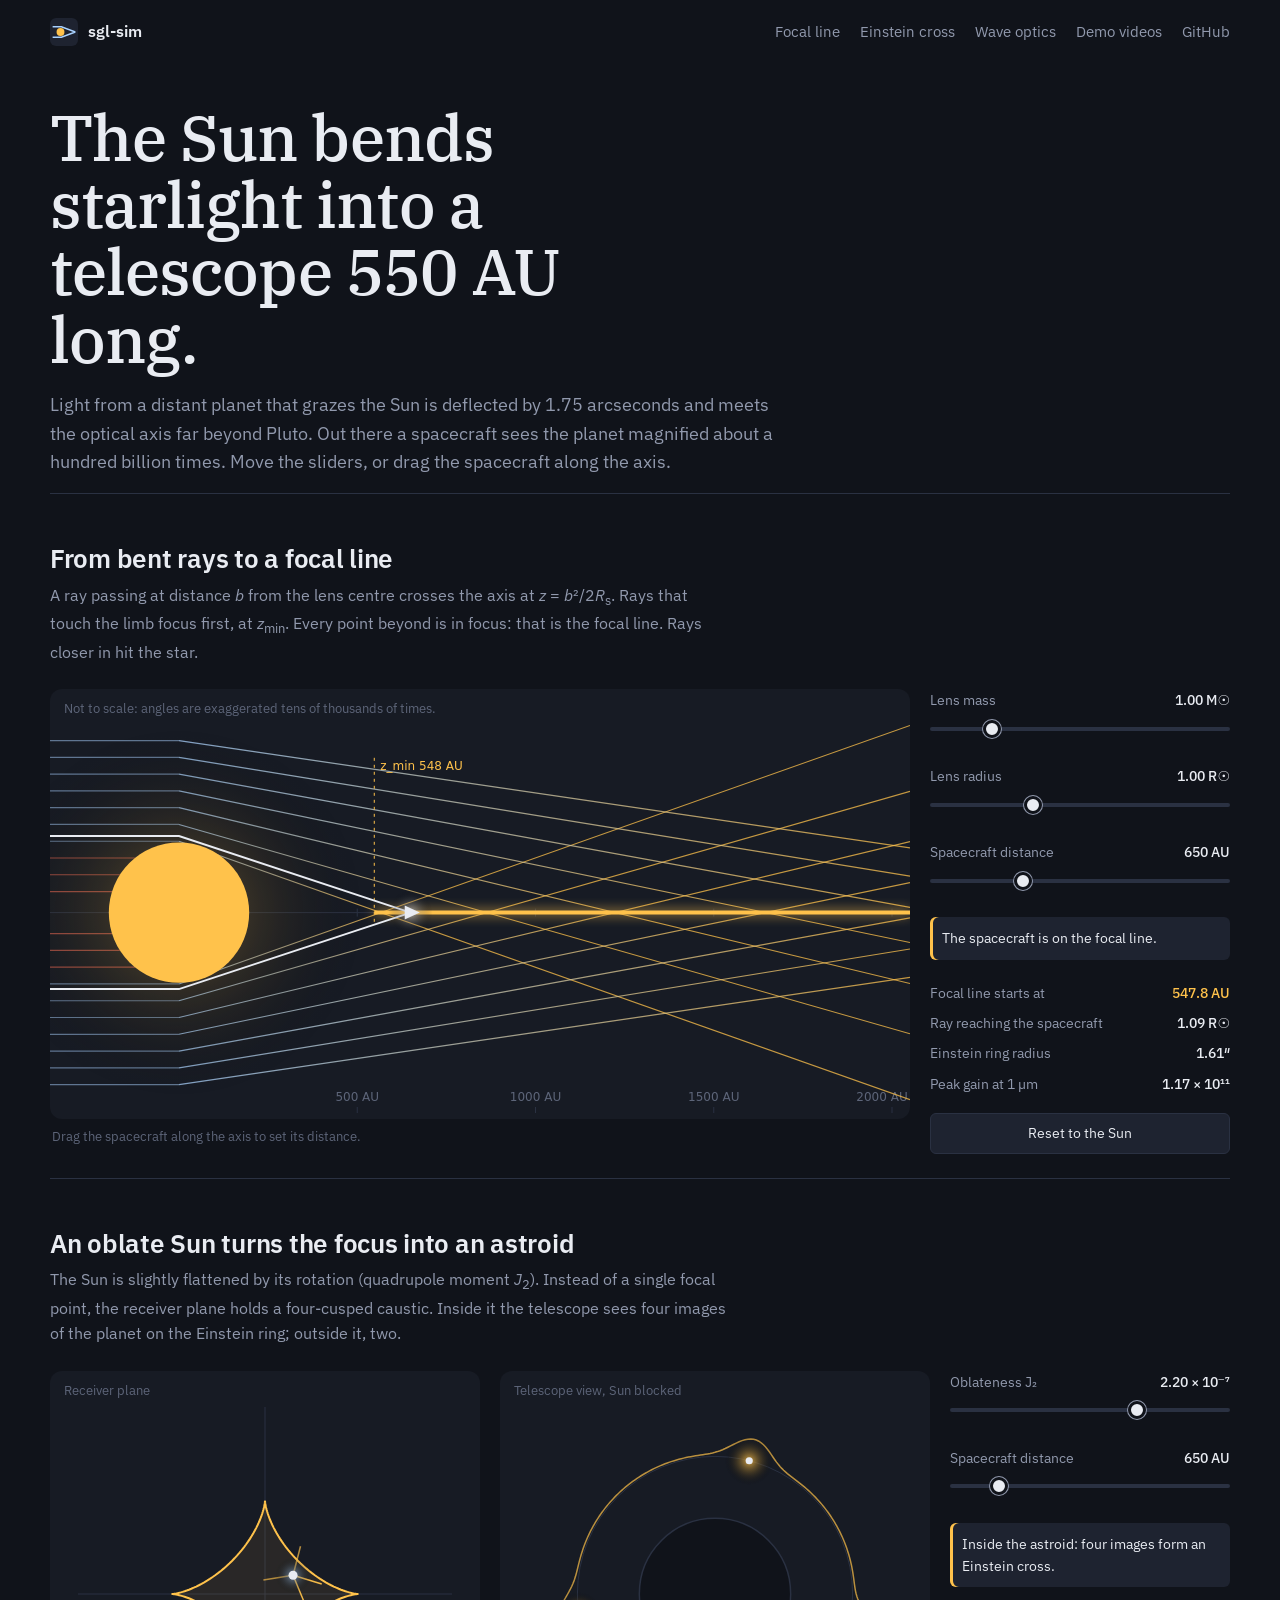
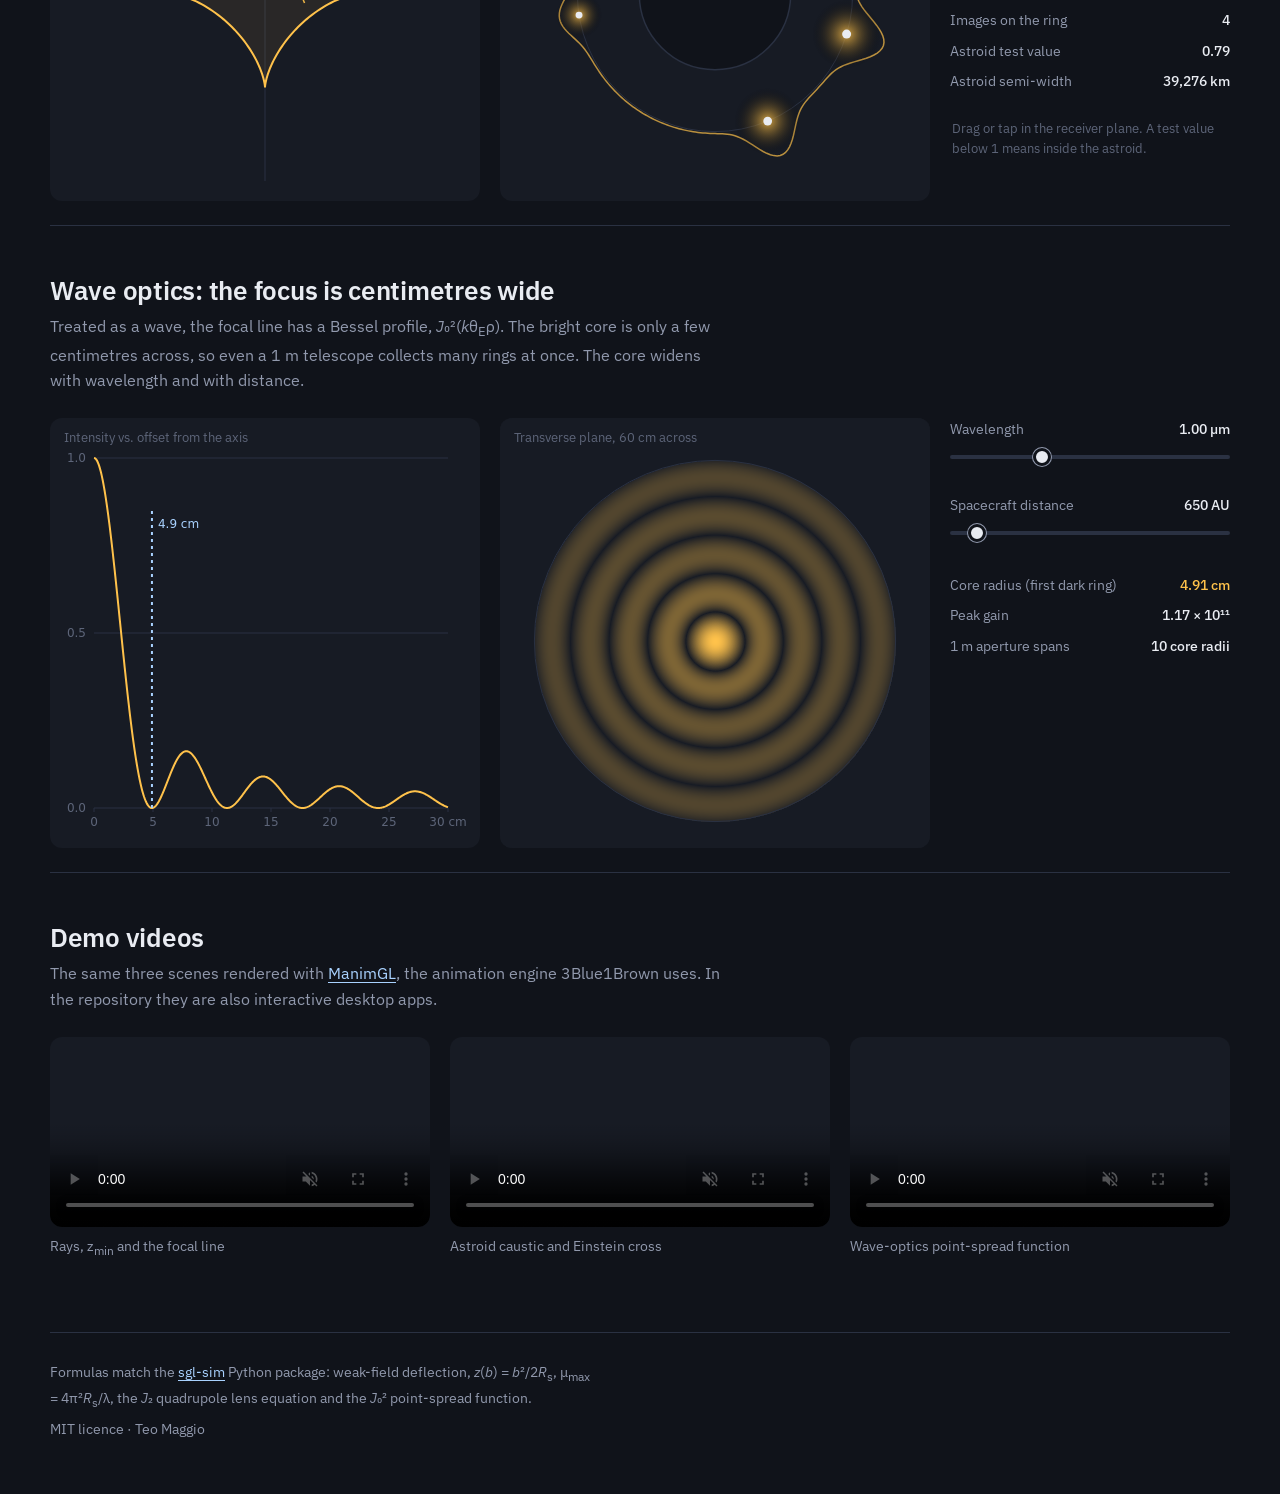
==== docs/index.html @ 18965ff9 "feat: web simulator on GitHub Pages, redesigned dashboard, Render hosting Web simulator (docs/, GitH" ====
<!doctype html>
<html lang="en">
<head>
  <meta charset="utf-8">
  <meta name="viewport" content="width=device-width, initial-scale=1">
  <title>sgl-sim: the Sun as a telescope</title>
  <meta name="description" content="Interactive simulator of the solar gravitational lens: ray bending and the focal line, the J2 astroid caustic and Einstein cross, and the wave-optics point-spread function.">
  <link rel="icon" href="data:image/svg+xml,%3Csvg xmlns='http://www.w3.org/2000/svg' viewBox='0 0 32 32'%3E%3Crect width='32' height='32' rx='7' fill='%2310131a'/%3E%3Cpath d='M3 10 L13 10 L29 16 M3 22 L13 22 L29 16' stroke='%23a9d2ff' stroke-width='1.6' fill='none'/%3E%3Ccircle cx='12' cy='16' r='4.5' fill='%23ffc24b'/%3E%3C/svg%3E">
  <link rel="preconnect" href="https://fonts.googleapis.com">
  <link rel="preconnect" href="https://fonts.gstatic.com" crossorigin>
  <link href="https://fonts.googleapis.com/css2?family=IBM+Plex+Sans:wght@400;500;600&family=IBM+Plex+Serif:wght@500&display=swap" rel="stylesheet">
  <link rel="stylesheet" href="sim/style.css">
</head>
<body>
  <header class="wrap topbar">
    <a class="wordmark" href="./" aria-label="sgl-sim home">
      <svg width="28" height="28" viewBox="0 0 32 32" aria-hidden="true"><rect width="32" height="32" rx="7" fill="#1e2330"/><path d="M3 10 L13 10 L29 16 M3 22 L13 22 L29 16" stroke="#a9d2ff" stroke-width="1.6" fill="none"/><circle cx="12" cy="16" r="4.5" fill="#ffc24b"/></svg>
      sgl-sim
    </a>
    <nav aria-label="Sections">
      <a href="#focal-line">Focal line</a>
      <a href="#caustic">Einstein cross</a>
      <a href="#psf">Wave optics</a>
      <a href="#videos">Demo videos</a>
      <a id="nav-dashboard" href="#" hidden>Mission dashboard</a>
      <a href="https://github.com/teom275/sgl-sim">GitHub</a>
    </nav>
  </header>

  <main class="wrap">
    <section class="hero">
      <h1>The Sun bends starlight into a telescope 550 AU long.</h1>
      <p>Light from a distant planet that grazes the Sun is deflected by 1.75 arcseconds and meets the optical axis far beyond Pluto. Out there a spacecraft sees the planet magnified about a hundred billion times. Move the sliders, or drag the spacecraft along the axis.</p>
    </section>

    <!-- Scene 1: focal line -->
    <section class="scene" id="focal-line" aria-labelledby="h-focal">
      <h2 id="h-focal">From bent rays to a focal line</h2>
      <p class="lede">A ray passing at distance <i>b</i> from the lens centre crosses the axis at <i>z</i> = <i>b</i>²/2<i>R</i><sub>s</sub>. Rays that touch the limb focus first, at <i>z</i><sub>min</sub>. Every point beyond is in focus: that is the focal line. Rays closer in hit the star.</p>
      <div class="stage">
        <div>
          <figure class="canvas wide">
            <canvas id="cv-focal" aria-label="Ray diagram: light bent by the lens converging on the optical axis"></canvas>
            <figcaption>Not to scale: angles are exaggerated tens of thousands of times.</figcaption>
          </figure>
          <p class="hint">Drag the spacecraft along the axis to set its distance.</p>
        </div>
        <div class="controls">
          <div class="ctl">
            <label for="f-mass">Lens mass <output id="o-mass">1.00 M☉</output></label>
            <input id="f-mass" type="range" min="0.3" max="4" step="0.01" value="1">
          </div>
          <div class="ctl">
            <label for="f-rad">Lens radius <output id="o-rad">1.00 R☉</output></label>
            <input id="f-rad" type="range" min="0.3" max="2.4" step="0.01" value="1">
          </div>
          <div class="ctl">
            <label for="f-z">Spacecraft distance <output id="o-z">650 AU</output></label>
            <input id="f-z" type="range" min="100" max="1950" step="5" value="650">
          </div>
          <div class="status" id="f-status" role="status"></div>
          <dl class="readout">
            <dt>Focal line starts at</dt><dd class="sol" id="r-zmin"></dd>
            <dt>Ray reaching the spacecraft</dt><dd id="r-b"></dd>
            <dt>Einstein ring radius</dt><dd id="r-theta"></dd>
            <dt>Peak gain at 1 µm</dt><dd id="r-mu"></dd>
          </dl>
          <button class="btn" type="button" id="f-reset">Reset to the Sun</button>
        </div>
      </div>
    </section>

    <!-- Scene 2: caustic -->
    <section class="scene" id="caustic" aria-labelledby="h-caustic">
      <h2 id="h-caustic">An oblate Sun turns the focus into an astroid</h2>
      <p class="lede">The Sun is slightly flattened by its rotation (quadrupole moment <i>J</i><sub>2</sub>). Instead of a single focal point, the receiver plane holds a four-cusped caustic. Inside it the telescope sees four images of the planet on the Einstein ring; outside it, two.</p>
      <div class="stage two">
        <figure class="canvas square">
          <canvas id="cv-plane" aria-label="Receiver plane with astroid caustic; drag to move the spacecraft"></canvas>
          <figcaption>Receiver plane</figcaption>
        </figure>
        <figure class="canvas square">
          <canvas id="cv-ring" aria-label="Telescope view of the Einstein ring with the planet's images"></canvas>
          <figcaption>Telescope view, Sun blocked</figcaption>
        </figure>
        <div class="controls">
          <div class="ctl">
            <label for="c-j2">Oblateness J₂ <output id="o-j2">2.20 × 10⁻⁷</output></label>
            <input id="c-j2" type="range" min="0.5" max="3" step="0.01" value="2.2">
          </div>
          <div class="ctl">
            <label for="c-z">Spacecraft distance <output id="o-cz">650 AU</output></label>
            <input id="c-z" type="range" min="550" max="1200" step="5" value="650">
          </div>
          <div class="status" id="c-status" role="status"></div>
          <dl class="readout">
            <dt>Images on the ring</dt><dd id="r-nimg"></dd>
            <dt>Astroid test value</dt><dd id="r-astroid"></dd>
            <dt>Astroid semi-width</dt><dd id="r-a"></dd>
          </dl>
          <p class="hint">Drag or tap in the receiver plane. A test value below 1 means inside the astroid.</p>
        </div>
      </div>
    </section>

    <!-- Scene 3: PSF -->
    <section class="scene" id="psf" aria-labelledby="h-psf">
      <h2 id="h-psf">Wave optics: the focus is centimetres wide</h2>
      <p class="lede">Treated as a wave, the focal line has a Bessel profile, <i>J</i>₀²(<i>k</i>θ<sub>E</sub>ρ). The bright core is only a few centimetres across, so even a 1 m telescope collects many rings at once. The core widens with wavelength and with distance.</p>
      <div class="stage two">
        <figure class="canvas square">
          <canvas id="cv-psf" aria-label="Radial profile of the point-spread function"></canvas>
          <figcaption>Intensity vs. offset from the axis</figcaption>
        </figure>
        <figure class="canvas square">
          <canvas id="cv-det" aria-label="Transverse plane image of the point-spread function"></canvas>
          <figcaption>Transverse plane, 60 cm across</figcaption>
        </figure>
        <div class="controls">
          <div class="ctl">
            <label for="p-lam">Wavelength <output id="o-lam">1.00 µm</output></label>
            <input id="p-lam" type="range" min="0.3" max="2.5" step="0.01" value="1">
          </div>
          <div class="ctl">
            <label for="p-z">Spacecraft distance <output id="o-pz">650 AU</output></label>
            <input id="p-z" type="range" min="550" max="2000" step="5" value="650">
          </div>
          <dl class="readout">
            <dt>Core radius (first dark ring)</dt><dd class="sol" id="r-rho0"></dd>
            <dt>Peak gain</dt><dd id="r-mu2"></dd>
            <dt>1 m aperture spans</dt><dd id="r-span"></dd>
          </dl>
        </div>
      </div>
    </section>

    <!-- Videos -->
    <section class="scene" id="videos" aria-labelledby="h-videos">
      <h2 id="h-videos">Demo videos</h2>
      <p class="lede">The same three scenes rendered with <a href="https://github.com/3b1b/manim">ManimGL</a>, the animation engine 3Blue1Brown uses. In the repository they are also interactive desktop apps.</p>
      <div class="videos">
        <figure>
          <video controls muted playsinline preload="metadata" poster="videos/SolarLensFocalLine.jpg" src="videos/SolarLensFocalLine.mp4"></video>
          <figcaption>Rays, z<sub>min</sub> and the focal line</figcaption>
        </figure>
        <figure>
          <video controls muted playsinline preload="metadata" poster="videos/EinsteinCrossExplorer.jpg" src="videos/EinsteinCrossExplorer.mp4"></video>
          <figcaption>Astroid caustic and Einstein cross</figcaption>
        </figure>
        <figure>
          <video controls muted playsinline preload="metadata" poster="videos/WavePSFExplorer.jpg" src="videos/WavePSFExplorer.mp4"></video>
          <figcaption>Wave-optics point-spread function</figcaption>
        </figure>
      </div>
    </section>
  </main>

  <footer class="wrap foot">
    <p>Formulas match the <a href="https://github.com/teom275/sgl-sim">sgl-sim</a> Python package: weak-field deflection, <i>z</i>(<i>b</i>) = <i>b</i>²/2<i>R</i><sub>s</sub>, μ<sub>max</sub> = 4π²<i>R</i><sub>s</sub>/λ, the <i>J</i>₂ quadrupole lens equation and the <i>J</i>₀² point-spread function.</p>
    <p>MIT licence · Teo Maggio</p>
  </footer>

  <script src="sim/config.js"></script>
  <script src="sim/physics.js"></script>
  <script src="sim/scenes.js"></script>
</body>
</html>
---- docs/sim/style.css ----
/* sgl-sim web simulator. Principle: the chrome stays monochrome; only light is coloured. */
:root {
  --void: #10131a;
  --surface: #171b24;
  --raised: #1e2330;
  --rule: #2a3142;
  --ink: #e9ecf2;
  --dim: #9199ad;
  --faint: #5d6579;
  --sol: #ffc24b;      /* focused light, the focal line */
  --ice: #a9d2ff;      /* incoming starlight */
  --flare: #ff6f59;    /* light the star blocks */
  --radius-fig: 12px;
  --radius-ctl: 6px;
  --sans: "IBM Plex Sans", system-ui, -apple-system, "Segoe UI", sans-serif;
  --serif: "IBM Plex Serif", Georgia, serif;
  --measure: 68ch;
  color-scheme: dark;
}

* { box-sizing: border-box; }

html { -webkit-text-size-adjust: 100%; }

body {
  margin: 0;
  background: var(--void);
  color: var(--ink);
  font: 400 16px/1.6 var(--sans);
  font-variant-numeric: tabular-nums;
}

a { color: var(--ice); text-underline-offset: 3px; }
a:hover { color: var(--ink); }

:focus-visible { outline: 2px solid var(--sol); outline-offset: 3px; border-radius: 4px; }

.wrap { width: min(1180px, 100% - 32px); margin-inline: auto; }

/* ---------- top bar ---------- */
.topbar {
  display: flex; align-items: center; justify-content: space-between; gap: 16px;
  padding: 18px 0;
}
.wordmark { white-space: nowrap; display: flex; align-items: center; gap: 10px; font-weight: 600; color: var(--ink); text-decoration: none; }
.wordmark svg { display: block; }
.topbar nav { display: flex; gap: 20px; flex-wrap: wrap; font-size: 15px; }
.topbar nav a { color: var(--dim); text-decoration: none; }
.topbar nav a:hover { color: var(--ink); }

/* ---------- hero ---------- */
.hero { padding: 40px 0 8px; }
.hero h1 {
  font: 500 clamp(34px, 5.4vw, 64px)/1.05 var(--serif);
  letter-spacing: -0.015em;
  margin: 0 0 18px;
  max-width: 17ch;
}
.hero p { color: var(--dim); max-width: var(--measure); margin: 0 0 8px; font-size: 18px; }

/* ---------- scene blocks ---------- */
.scene { padding: 48px 0 24px; border-top: 1px solid var(--rule); }
.scene:first-of-type { border-top: 0; }
.scene h2 { font: 600 26px/1.25 var(--sans); margin: 0 0 8px; letter-spacing: -0.01em; }
.scene .lede { color: var(--dim); max-width: var(--measure); margin: 0 0 24px; }

.stage { display: grid; gap: 20px; grid-template-columns: minmax(0, 1fr) 300px; align-items: start; }
.stage.two { grid-template-columns: minmax(0, 1fr) minmax(0, 1fr) 280px; }

figure.canvas {
  margin: 0; background: var(--surface); border-radius: var(--radius-fig);
  position: relative; overflow: hidden; touch-action: none;
}
figure.canvas canvas { display: block; width: 100%; height: 100%; }
figure.canvas.wide { aspect-ratio: 16 / 8; }
figure.canvas.square { aspect-ratio: 1 / 1; }
figure.canvas figcaption {
  position: absolute; left: 14px; top: 10px; font-size: 13px; color: var(--faint); pointer-events: none;
}
.hint { font-size: 13px; color: var(--faint); margin: 8px 2px 0; }

/* ---------- controls ---------- */
.controls { display: flex; flex-direction: column; gap: 18px; }
.ctl label { display: flex; justify-content: space-between; align-items: baseline; gap: 8px; font-size: 14px; color: var(--dim); margin-bottom: 6px; }
.ctl output { color: var(--ink); font-weight: 500; }

input[type="range"] {
  -webkit-appearance: none; appearance: none; width: 100%; height: 22px; background: transparent; margin: 0;
}
input[type="range"]::-webkit-slider-runnable-track { height: 4px; border-radius: 2px; background: var(--rule); }
input[type="range"]::-moz-range-track { height: 4px; border-radius: 2px; background: var(--rule); }
input[type="range"]::-webkit-slider-thumb {
  -webkit-appearance: none; width: 18px; height: 18px; margin-top: -7px; border-radius: 50%;
  background: var(--ink); border: 3px solid var(--void); box-shadow: 0 0 0 1px var(--dim);
}
input[type="range"]::-moz-range-thumb {
  width: 14px; height: 14px; border-radius: 50%; background: var(--ink); border: 3px solid var(--void);
  box-shadow: 0 0 0 1px var(--dim);
}
input[type="range"]:focus-visible { outline: none; }
input[type="range"]:focus-visible::-webkit-slider-thumb { box-shadow: 0 0 0 3px var(--sol); }
input[type="range"]:focus-visible::-moz-range-thumb { box-shadow: 0 0 0 3px var(--sol); }

/* ---------- readouts ---------- */
dl.readout { margin: 4px 0 0; display: grid; grid-template-columns: 1fr auto; gap: 8px 12px; font-size: 14px; }
dl.readout dt { color: var(--dim); }
dl.readout dd { margin: 0; text-align: right; font-weight: 500; }
dl.readout .sol { color: var(--sol); }
dl.readout .flare { color: var(--flare); }
.status { font-size: 14px; padding: 10px 12px; border-radius: var(--radius-ctl); background: var(--raised); color: var(--ink); }
.status[data-tone="sol"] { box-shadow: inset 3px 0 0 var(--sol); }
.status[data-tone="flare"] { box-shadow: inset 3px 0 0 var(--flare); }
.status[data-tone="ice"] { box-shadow: inset 3px 0 0 var(--ice); }

.btn {
  font: inherit; font-size: 14px; color: var(--ink); background: var(--raised); border: 1px solid var(--rule);
  padding: 8px 14px; border-radius: var(--radius-ctl); cursor: pointer;
}
.btn:hover { border-color: var(--dim); }

/* ---------- videos ---------- */
.videos { display: grid; grid-template-columns: repeat(3, minmax(0, 1fr)); gap: 20px; }
.videos figure { margin: 0; }
.videos video { width: 100%; border-radius: var(--radius-fig); background: var(--surface); display: block; }
.videos figcaption { font-size: 14px; color: var(--dim); margin-top: 8px; }

/* ---------- footer ---------- */
.foot { border-top: 1px solid var(--rule); margin-top: 48px; padding: 28px 0 48px; color: var(--dim); font-size: 14px; }
.foot p { max-width: var(--measure); margin: 0 0 6px; }
code { font-size: 0.92em; background: var(--raised); padding: 1px 6px; border-radius: 4px; }

/* ---------- responsive ---------- */
@media (max-width: 980px) {
  .stage, .stage.two { grid-template-columns: minmax(0, 1fr); }
  .stage.two { grid-template-columns: minmax(0, 1fr) minmax(0, 1fr); }
  .stage.two .controls { grid-column: 1 / -1; }
  .videos { grid-template-columns: minmax(0, 1fr); }
}
@media (max-width: 620px) {
  .stage.two { grid-template-columns: minmax(0, 1fr); }
  figure.canvas.wide { aspect-ratio: 4 / 3; }
  .topbar { flex-wrap: wrap; }
  .topbar nav { gap: 6px 14px; font-size: 14px; }
}
@media (prefers-reduced-motion: reduce) {
  * { scroll-behavior: auto !important; }
}
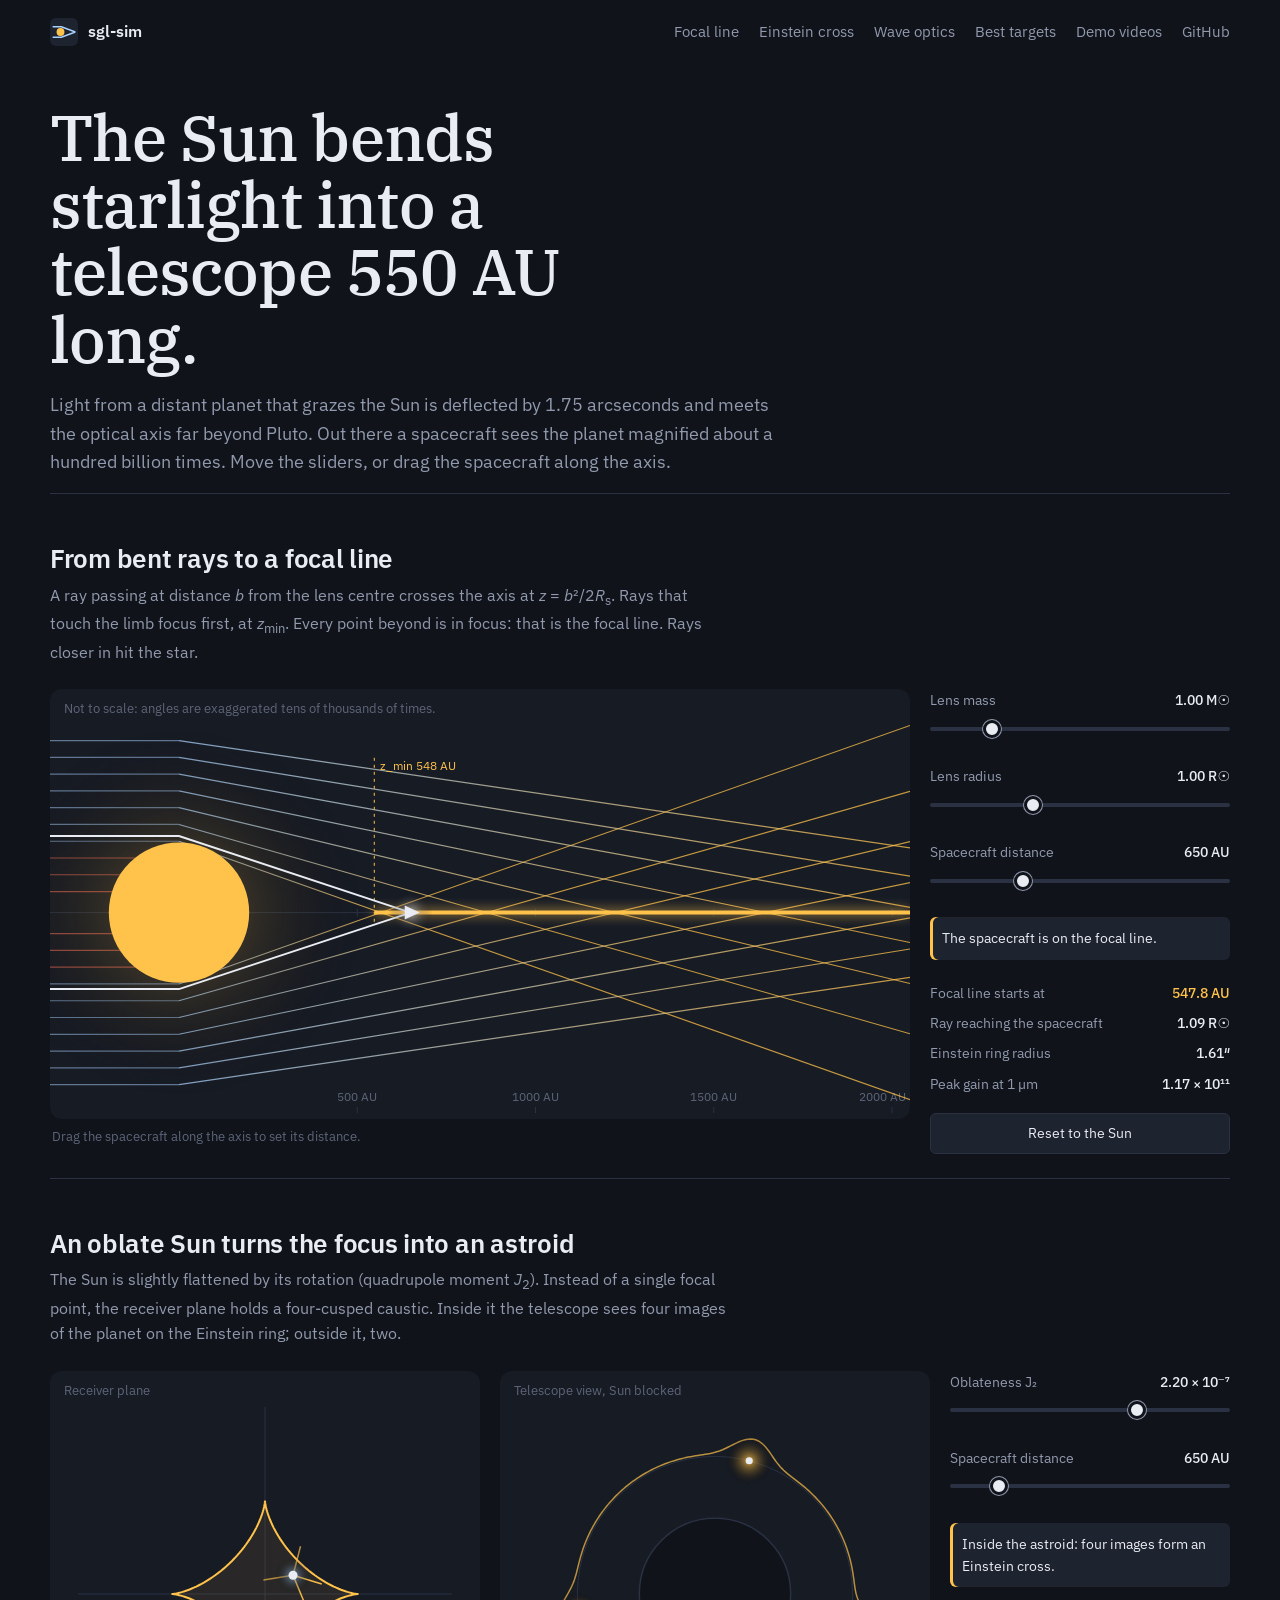
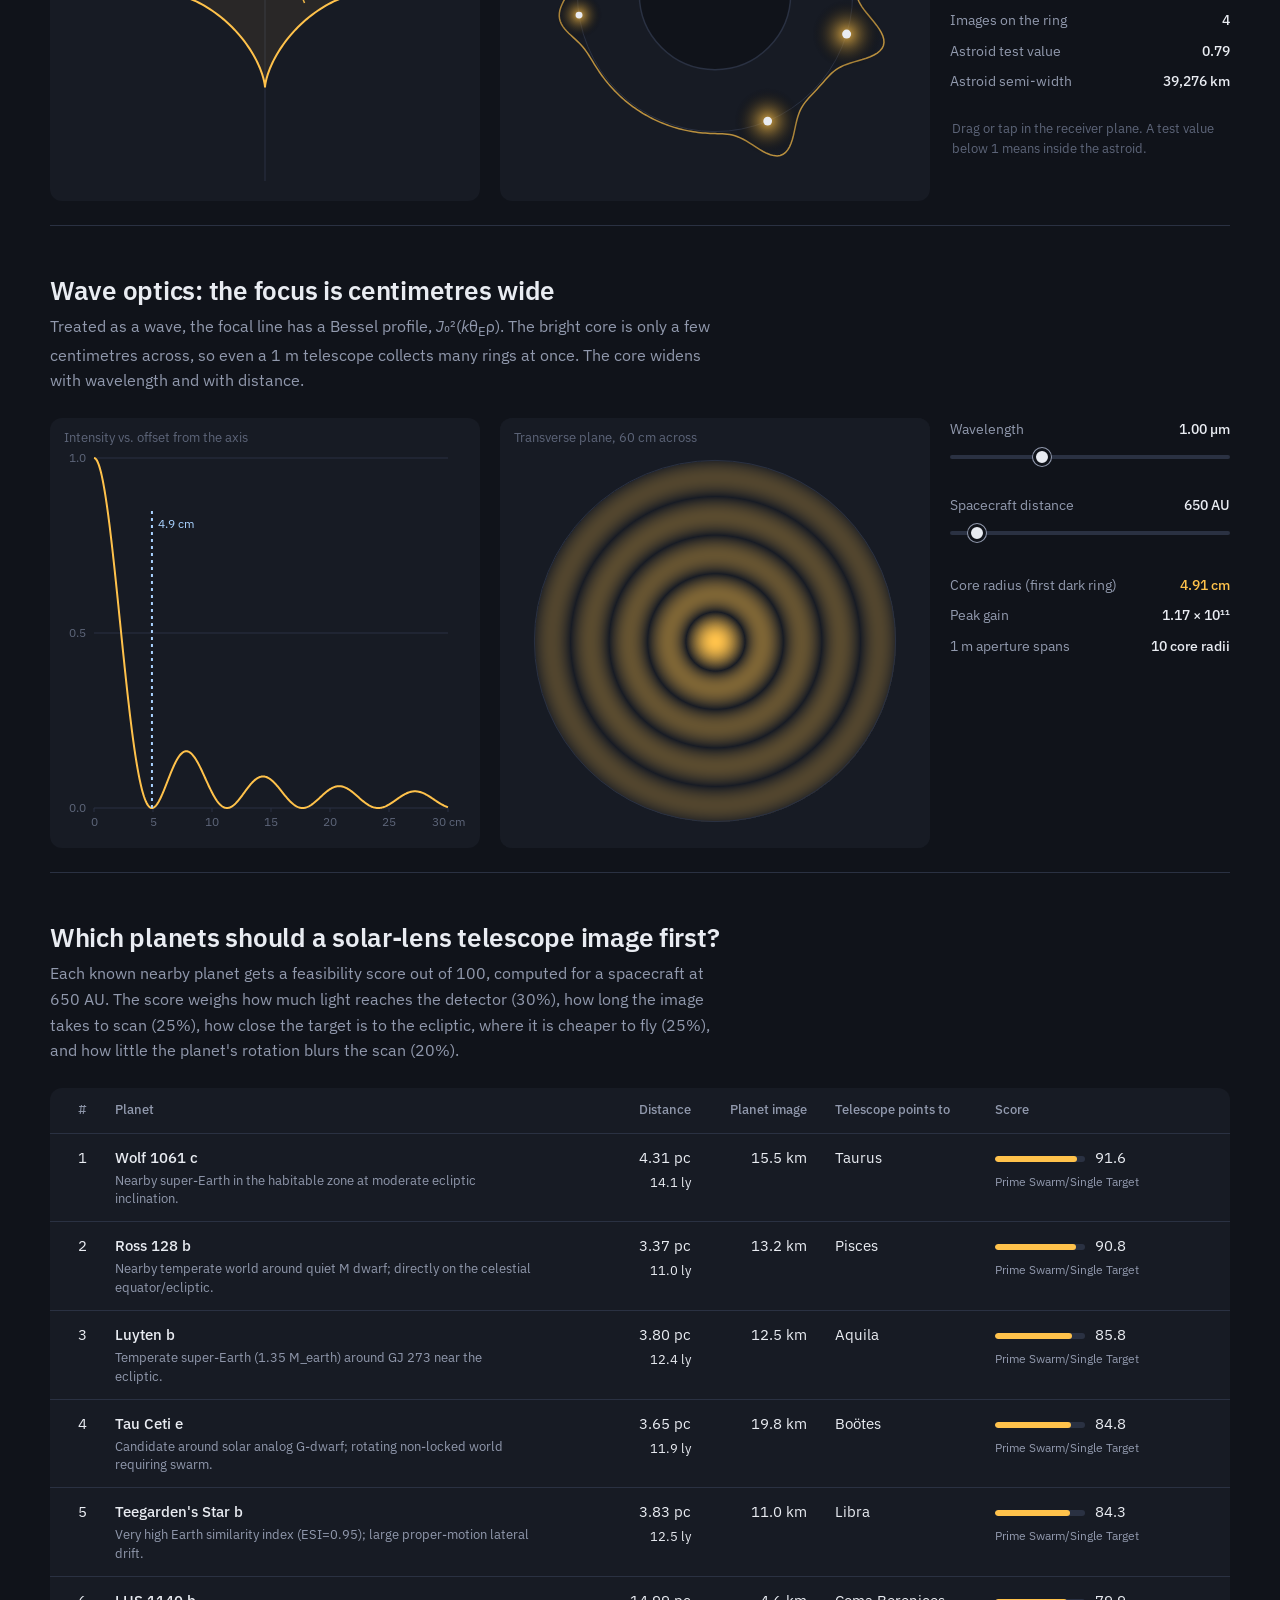
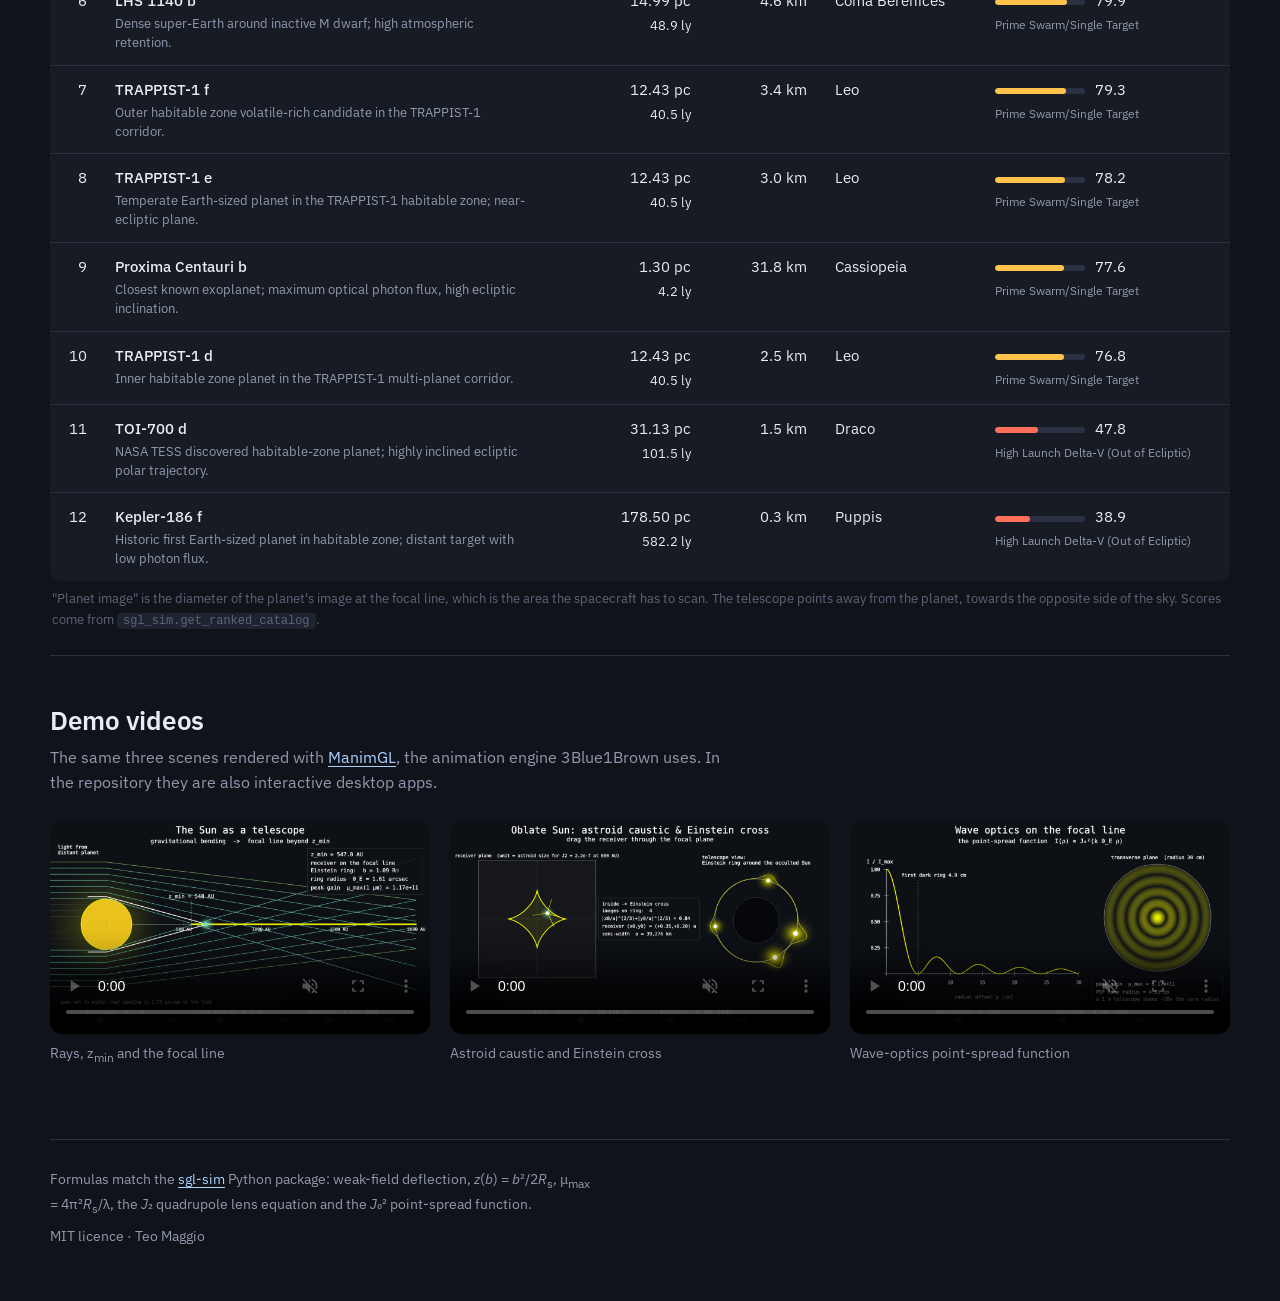
==== commit fe5d5f79: "docs: slimmer README, Python API guide, best-target ranking on the site - Move the Python API quicks" ====
--- a/docs/index.html
+++ b/docs/index.html
@@ -21,6 +21,7 @@
       <a href="#focal-line">Focal line</a>
       <a href="#caustic">Einstein cross</a>
       <a href="#psf">Wave optics</a>
+      <a href="#targets">Best targets</a>
       <a href="#videos">Demo videos</a>
       <a id="nav-dashboard" href="#" hidden>Mission dashboard</a>
       <a href="https://github.com/teom275/sgl-sim">GitHub</a>
@@ -134,6 +135,30 @@
       </div>
     </section>
 
+    <!-- Ranked targets -->
+    <section class="scene" id="targets" aria-labelledby="h-targets">
+      <h2 id="h-targets">Which planets should a solar-lens telescope image first?</h2>
+      <p class="lede">Each known nearby planet gets a feasibility score out of 100, computed for a spacecraft at 650 AU. The score weighs how much light reaches the detector (30%), how long the image takes to scan (25%), how close the target is to the ecliptic, where it is cheaper to fly (25%), and how little the planet's rotation blurs the scan (20%).</p>
+      <div class="table-wrap">
+        <table class="targets">
+          <thead>
+            <tr>
+              <th scope="col" class="num">#</th>
+              <th scope="col">Planet</th>
+              <th scope="col" class="num">Distance</th>
+              <th scope="col" class="num">Planet image</th>
+              <th scope="col">Telescope points to</th>
+              <th scope="col">Score</th>
+            </tr>
+          </thead>
+          <tbody id="targets-body">
+            <tr><td colspan="6" class="empty">Loading the ranking…</td></tr>
+          </tbody>
+        </table>
+      </div>
+      <p class="hint">"Planet image" is the diameter of the planet's image at the focal line, which is the area the spacecraft has to scan. The telescope points away from the planet, towards the opposite side of the sky. Scores come from <code>sgl_sim.get_ranked_catalog</code>.</p>
+    </section>
+
     <!-- Videos -->
     <section class="scene" id="videos" aria-labelledby="h-videos">
       <h2 id="h-videos">Demo videos</h2>
--- a/docs/sim/style.css
+++ b/docs/sim/style.css
@@ -118,6 +118,23 @@
 }
 .btn:hover { border-color: var(--dim); }
 
+/* ---------- ranked targets ---------- */
+.table-wrap { overflow-x: auto; background: var(--surface); border-radius: var(--radius-fig); }
+table.targets { width: 100%; border-collapse: collapse; font-size: 15px; }
+.targets th { text-align: left; font-weight: 500; font-size: 13px; color: var(--dim); padding: 12px 14px; border-bottom: 1px solid var(--rule); white-space: nowrap; }
+.targets td { padding: 12px 14px; border-bottom: 1px solid var(--rule); vertical-align: top; }
+.targets tbody tr:last-child td { border-bottom: 0; }
+.targets .num { text-align: right; white-space: nowrap; }
+.targets .planet { min-width: 240px; }
+.targets .planet b { font-weight: 500; display: block; }
+.targets .planet span { color: var(--dim); font-size: 13px; line-height: 1.45; display: block; margin-top: 2px; max-width: 52ch; }
+.targets .score { min-width: 170px; white-space: nowrap; }
+.targets .score-bar { display: inline-block; vertical-align: middle; width: 90px; height: 6px; border-radius: 3px; background: var(--rule); margin-right: 10px; overflow: hidden; }
+.targets .score-bar i { display: block; height: 100%; border-radius: 3px; background: var(--sol); }
+.targets tr.low .score-bar i { background: var(--flare); }
+.targets .score small { display: block; color: var(--dim); font-size: 12px; margin-top: 2px; white-space: normal; }
+.targets .empty { color: var(--dim); }
+
 /* ---------- videos ---------- */
 .videos { display: grid; grid-template-columns: repeat(3, minmax(0, 1fr)); gap: 20px; }
 .videos figure { margin: 0; }
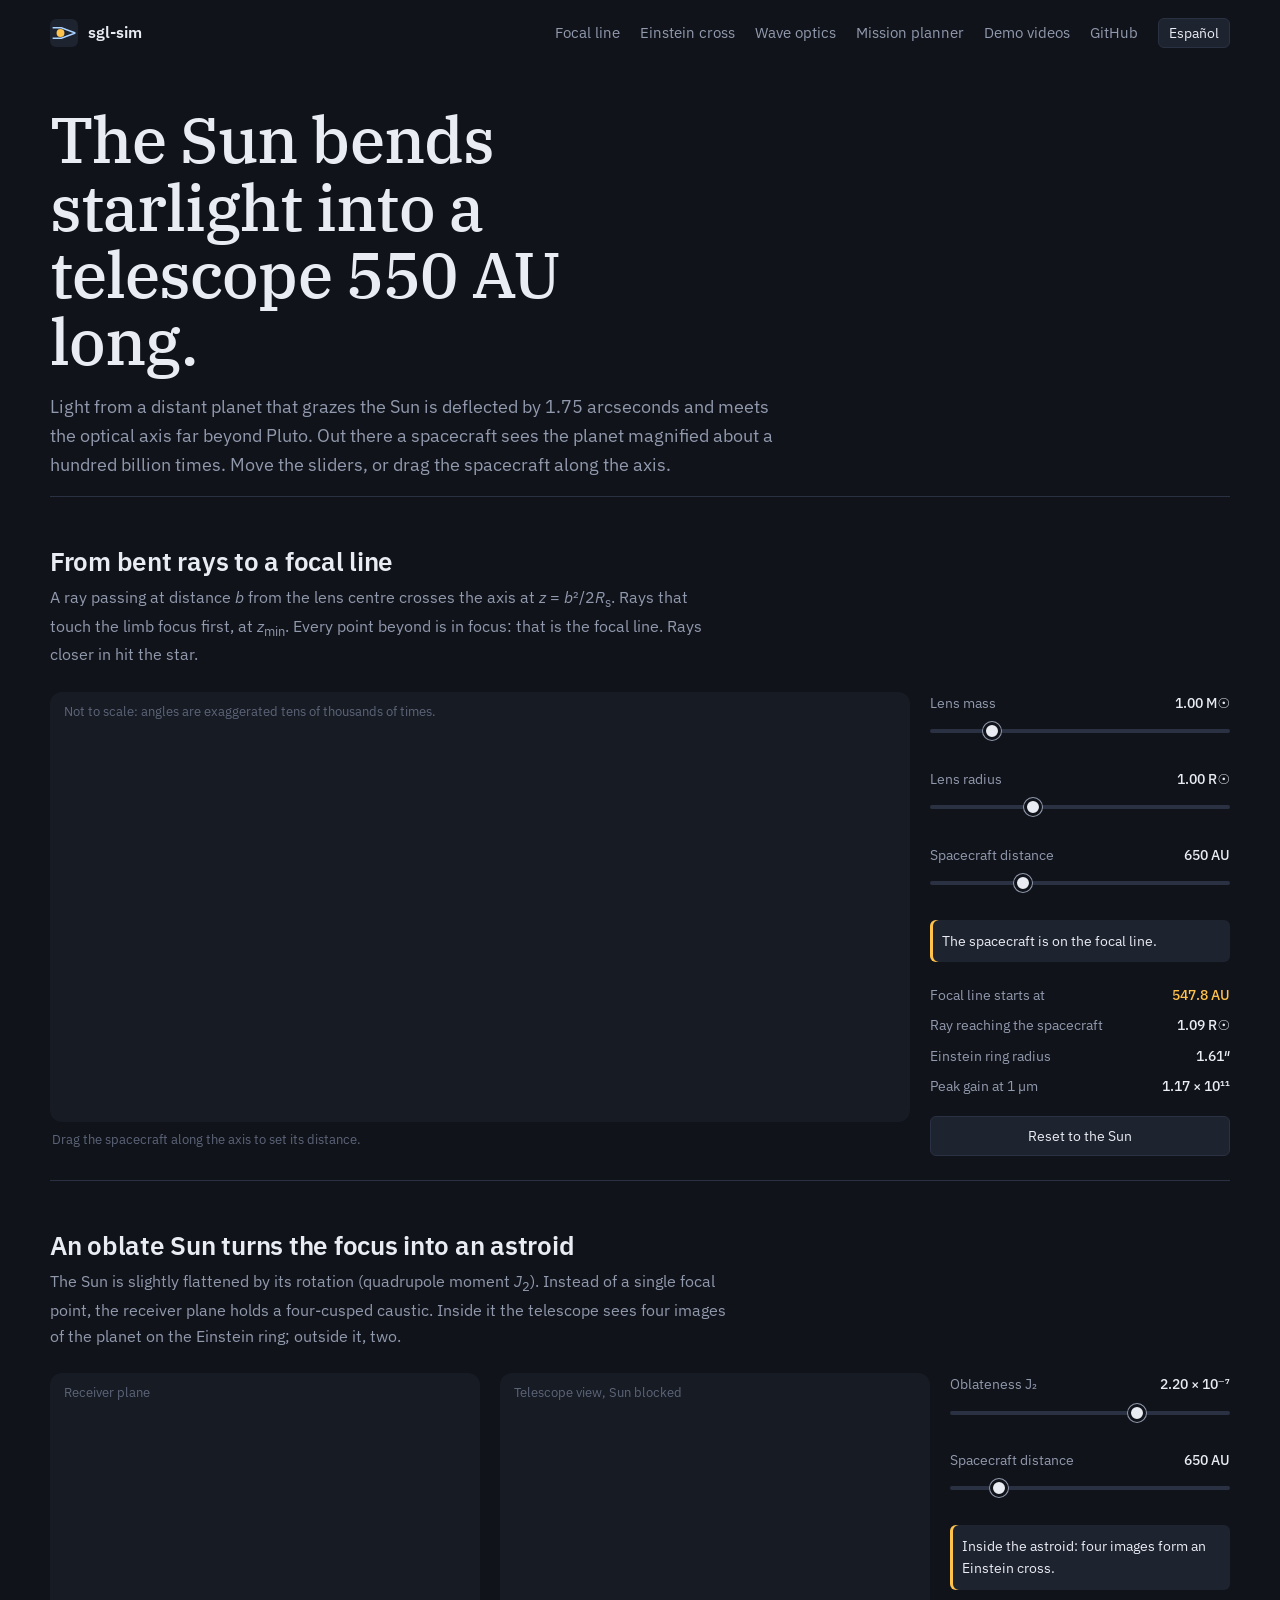
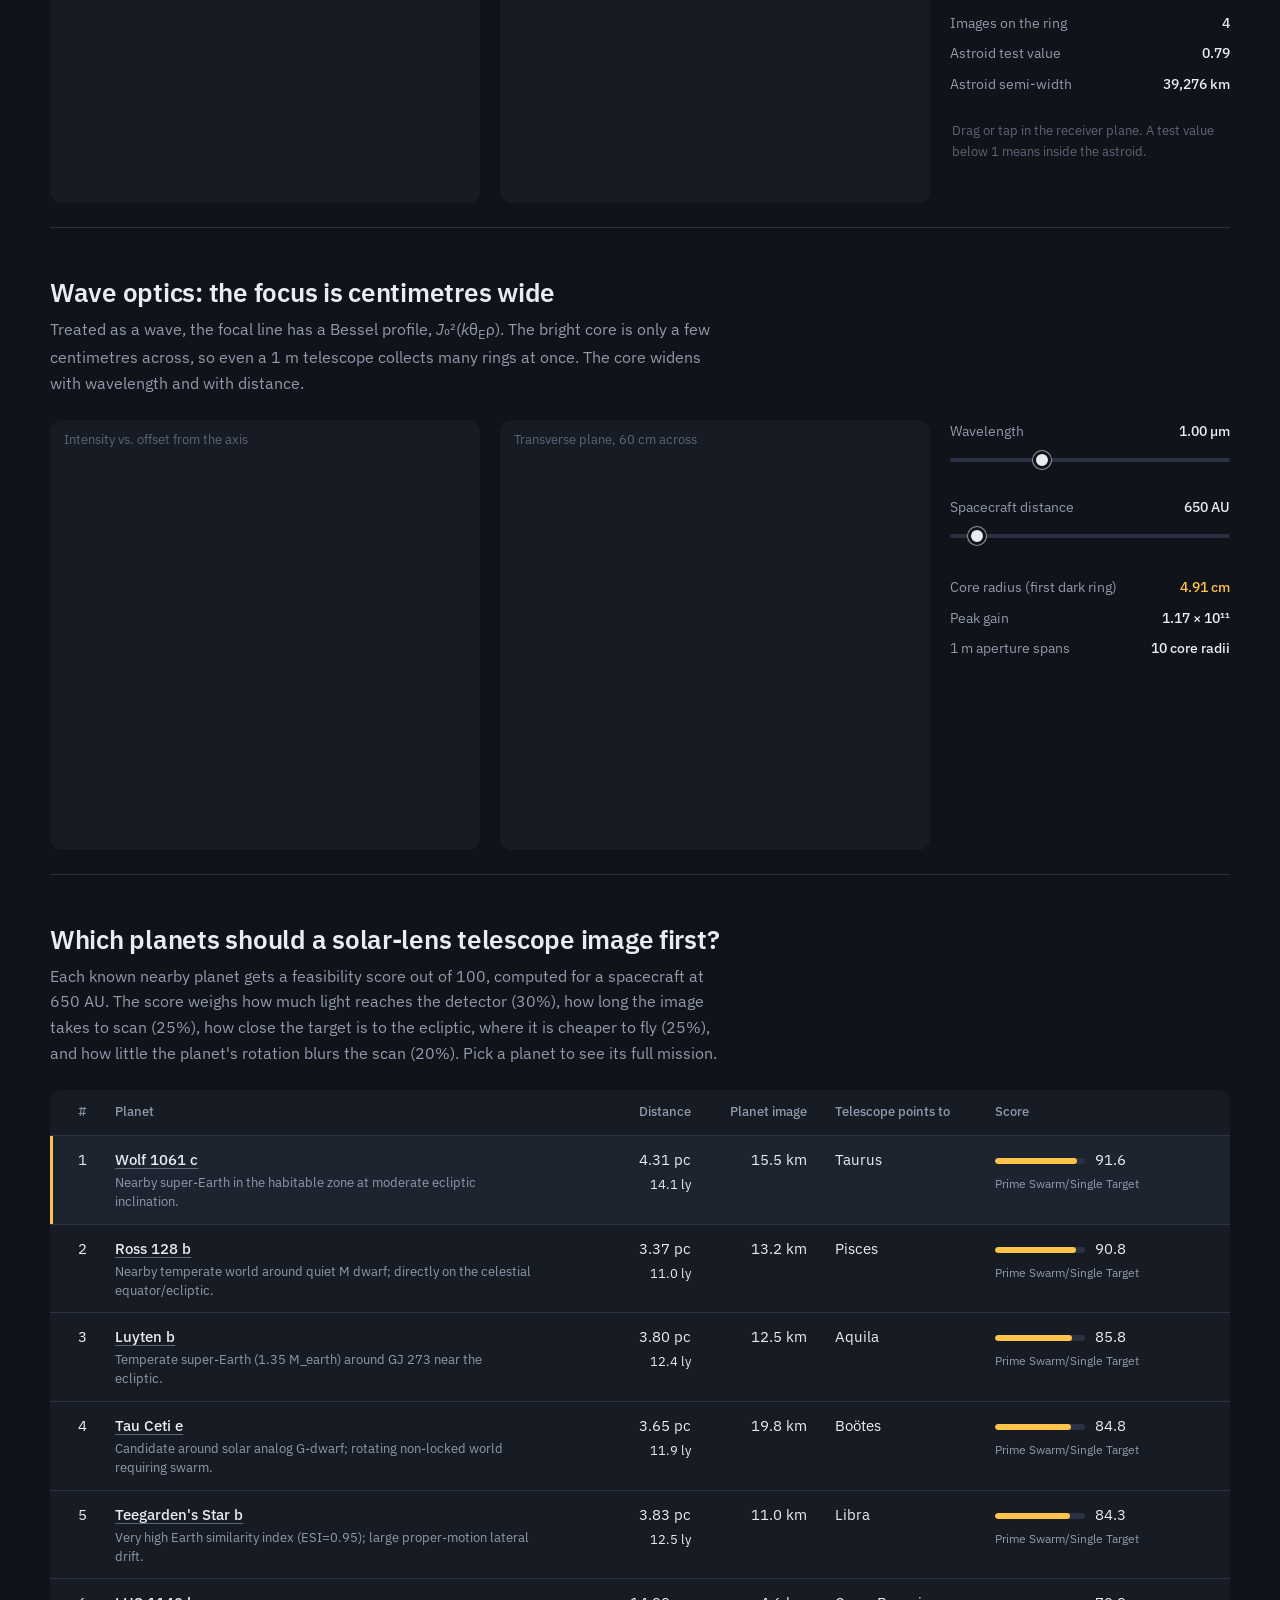
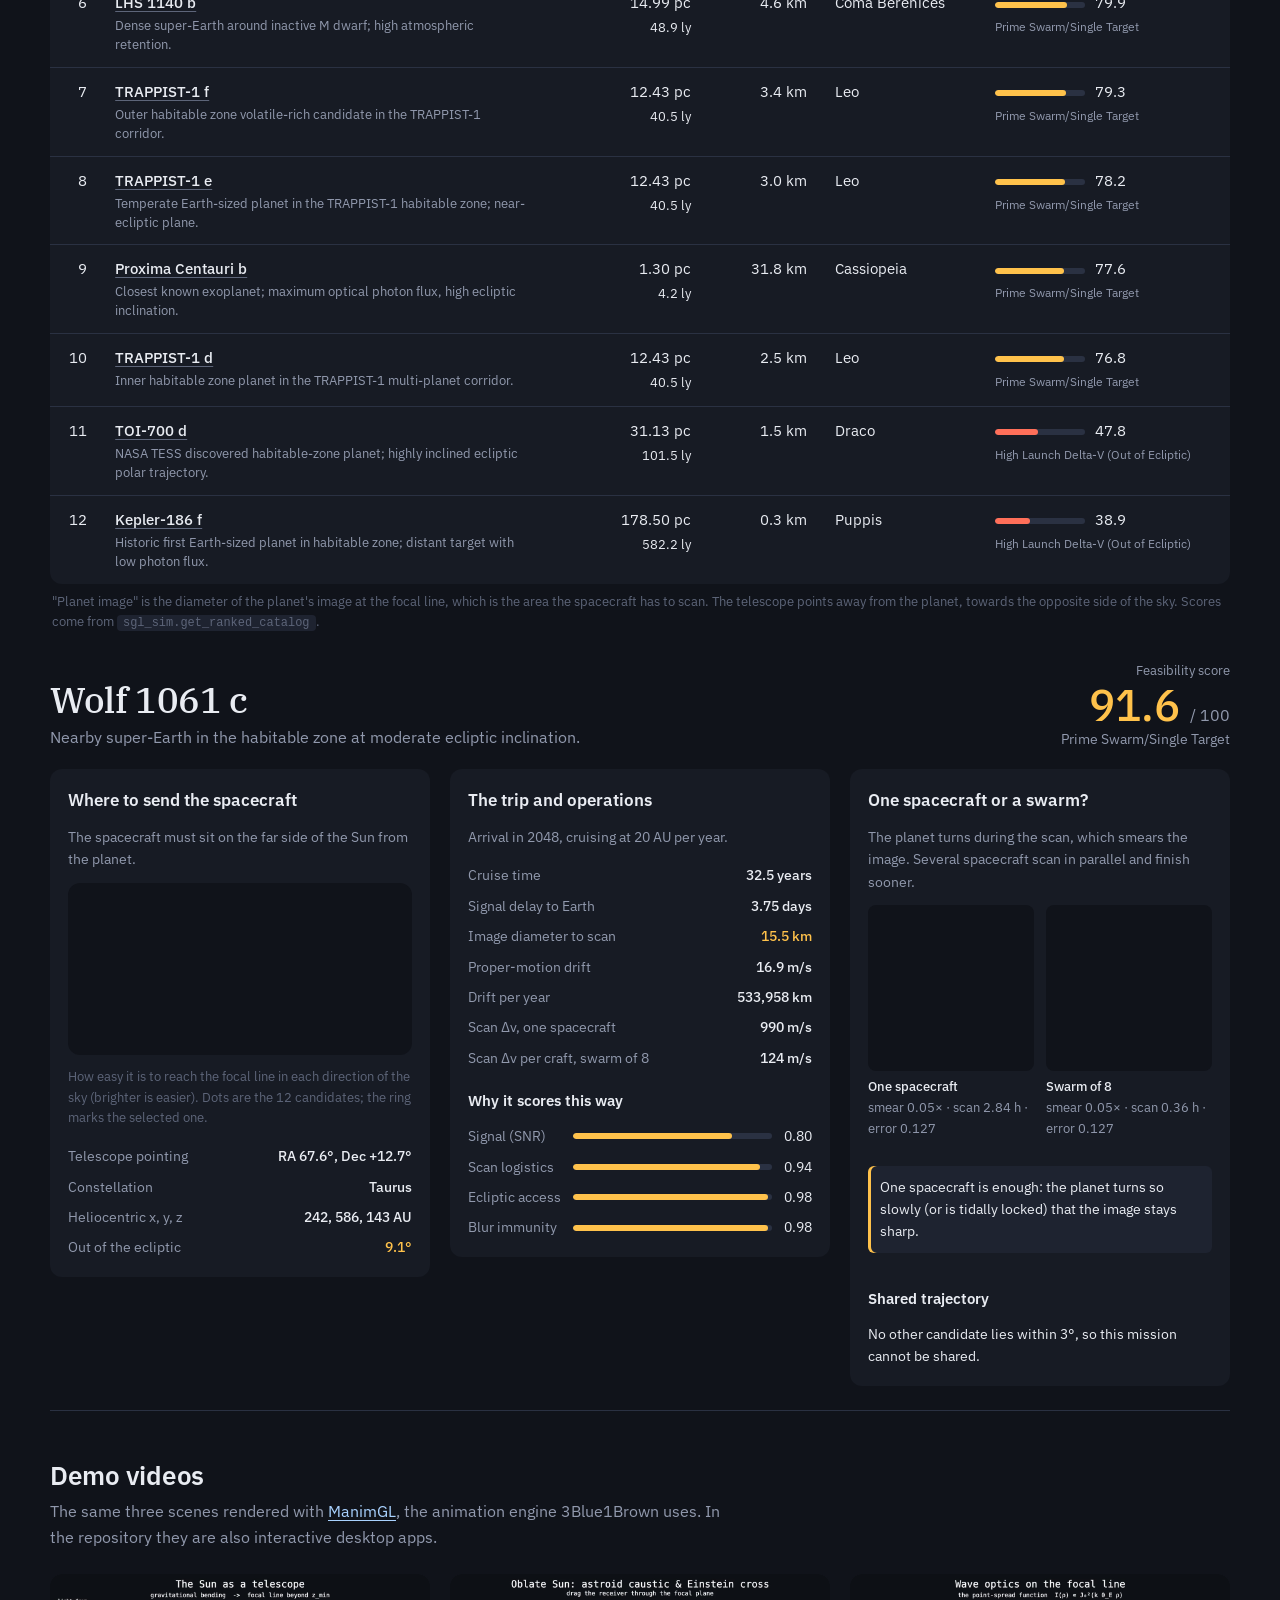
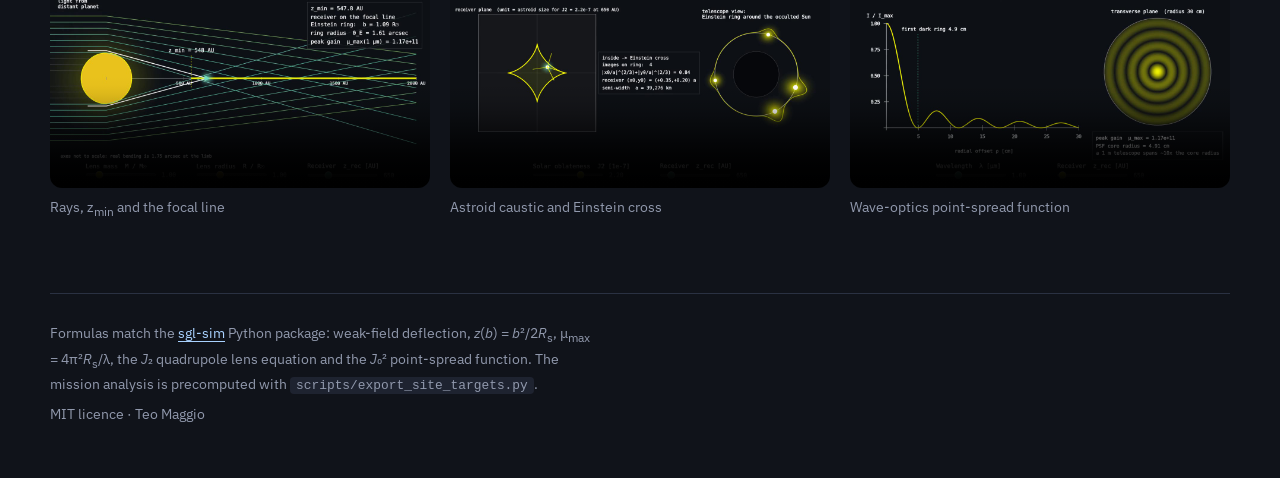
==== commit eb8dfb4e: "feat(site): Spanish version and full mission planner - English/Spanish toggle (docs/sim/i18n.js): bu" ====
--- a/docs/index.html
+++ b/docs/index.html
@@ -4,185 +4,244 @@
   <meta charset="utf-8">
   <meta name="viewport" content="width=device-width, initial-scale=1">
   <title>sgl-sim: the Sun as a telescope</title>
-  <meta name="description" content="Interactive simulator of the solar gravitational lens: ray bending and the focal line, the J2 astroid caustic and Einstein cross, and the wave-optics point-spread function.">
+  <meta name="description" content="Interactive simulator of the solar gravitational lens: ray bending and the focal line, the J2 astroid caustic and Einstein cross, the wave-optics PSF, and a mission planner for the best exoplanet targets. English and Spanish.">
   <link rel="icon" href="data:image/svg+xml,%3Csvg xmlns='http://www.w3.org/2000/svg' viewBox='0 0 32 32'%3E%3Crect width='32' height='32' rx='7' fill='%2310131a'/%3E%3Cpath d='M3 10 L13 10 L29 16 M3 22 L13 22 L29 16' stroke='%23a9d2ff' stroke-width='1.6' fill='none'/%3E%3Ccircle cx='12' cy='16' r='4.5' fill='%23ffc24b'/%3E%3C/svg%3E">
   <link rel="preconnect" href="https://fonts.googleapis.com">
   <link rel="preconnect" href="https://fonts.gstatic.com" crossorigin>
   <link href="https://fonts.googleapis.com/css2?family=IBM+Plex+Sans:wght@400;500;600&family=IBM+Plex+Serif:wght@500&display=swap" rel="stylesheet">
   <link rel="stylesheet" href="sim/style.css">
+  <script src="sim/i18n.js"></script>
 </head>
 <body>
   <header class="wrap topbar">
-    <a class="wordmark" href="./" aria-label="sgl-sim home">
+    <a class="wordmark" href="./" aria-label="sgl-sim">
       <svg width="28" height="28" viewBox="0 0 32 32" aria-hidden="true"><rect width="32" height="32" rx="7" fill="#1e2330"/><path d="M3 10 L13 10 L29 16 M3 22 L13 22 L29 16" stroke="#a9d2ff" stroke-width="1.6" fill="none"/><circle cx="12" cy="16" r="4.5" fill="#ffc24b"/></svg>
       sgl-sim
     </a>
     <nav aria-label="Sections">
-      <a href="#focal-line">Focal line</a>
-      <a href="#caustic">Einstein cross</a>
-      <a href="#psf">Wave optics</a>
-      <a href="#targets">Best targets</a>
-      <a href="#videos">Demo videos</a>
-      <a id="nav-dashboard" href="#" hidden>Mission dashboard</a>
+      <a href="#focal-line" data-i18n="nav.focal">Focal line</a>
+      <a href="#caustic" data-i18n="nav.caustic">Einstein cross</a>
+      <a href="#psf" data-i18n="nav.psf">Wave optics</a>
+      <a href="#targets" data-i18n="nav.targets">Mission planner</a>
+      <a href="#videos" data-i18n="nav.videos">Demo videos</a>
+      <a id="nav-dashboard" href="#" hidden data-i18n="nav.dashboard">Mission dashboard</a>
       <a href="https://github.com/teom275/sgl-sim">GitHub</a>
+      <button type="button" class="lang" id="lang-toggle" lang="es" aria-label="Cambiar a español">Español</button>
     </nav>
   </header>
 
   <main class="wrap">
     <section class="hero">
-      <h1>The Sun bends starlight into a telescope 550 AU long.</h1>
-      <p>Light from a distant planet that grazes the Sun is deflected by 1.75 arcseconds and meets the optical axis far beyond Pluto. Out there a spacecraft sees the planet magnified about a hundred billion times. Move the sliders, or drag the spacecraft along the axis.</p>
+      <h1 data-i18n="hero.title">The Sun bends starlight into a telescope 550 AU long.</h1>
+      <p data-i18n="hero.text">Light from a distant planet that grazes the Sun is deflected by 1.75 arcseconds and meets the optical axis far beyond Pluto. Out there a spacecraft sees the planet magnified about a hundred billion times. Move the sliders, or drag the spacecraft along the axis.</p>
     </section>
 
     <!-- Scene 1: focal line -->
     <section class="scene" id="focal-line" aria-labelledby="h-focal">
-      <h2 id="h-focal">From bent rays to a focal line</h2>
-      <p class="lede">A ray passing at distance <i>b</i> from the lens centre crosses the axis at <i>z</i> = <i>b</i>²/2<i>R</i><sub>s</sub>. Rays that touch the limb focus first, at <i>z</i><sub>min</sub>. Every point beyond is in focus: that is the focal line. Rays closer in hit the star.</p>
+      <h2 id="h-focal" data-i18n="focal.h">From bent rays to a focal line</h2>
+      <p class="lede" data-i18n="focal.lede">A ray passing at distance <i>b</i> from the lens centre crosses the axis at <i>z</i> = <i>b</i>²/2<i>R</i><sub>s</sub>. Rays that touch the limb focus first, at <i>z</i><sub>min</sub>. Every point beyond is in focus: that is the focal line. Rays closer in hit the star.</p>
       <div class="stage">
         <div>
           <figure class="canvas wide">
             <canvas id="cv-focal" aria-label="Ray diagram: light bent by the lens converging on the optical axis"></canvas>
-            <figcaption>Not to scale: angles are exaggerated tens of thousands of times.</figcaption>
+            <figcaption data-i18n="focal.cap">Not to scale: angles are exaggerated tens of thousands of times.</figcaption>
           </figure>
-          <p class="hint">Drag the spacecraft along the axis to set its distance.</p>
+          <p class="hint" data-i18n="focal.hint">Drag the spacecraft along the axis to set its distance.</p>
         </div>
         <div class="controls">
           <div class="ctl">
-            <label for="f-mass">Lens mass <output id="o-mass">1.00 M☉</output></label>
+            <label for="f-mass"><span data-i18n="focal.mass">Lens mass</span> <output id="o-mass">1.00 M☉</output></label>
             <input id="f-mass" type="range" min="0.3" max="4" step="0.01" value="1">
           </div>
           <div class="ctl">
-            <label for="f-rad">Lens radius <output id="o-rad">1.00 R☉</output></label>
+            <label for="f-rad"><span data-i18n="focal.rad">Lens radius</span> <output id="o-rad">1.00 R☉</output></label>
             <input id="f-rad" type="range" min="0.3" max="2.4" step="0.01" value="1">
           </div>
           <div class="ctl">
-            <label for="f-z">Spacecraft distance <output id="o-z">650 AU</output></label>
+            <label for="f-z"><span data-i18n="focal.z">Spacecraft distance</span> <output id="o-z">650 AU</output></label>
             <input id="f-z" type="range" min="100" max="1950" step="5" value="650">
           </div>
           <div class="status" id="f-status" role="status"></div>
           <dl class="readout">
-            <dt>Focal line starts at</dt><dd class="sol" id="r-zmin"></dd>
-            <dt>Ray reaching the spacecraft</dt><dd id="r-b"></dd>
-            <dt>Einstein ring radius</dt><dd id="r-theta"></dd>
-            <dt>Peak gain at 1 µm</dt><dd id="r-mu"></dd>
+            <dt data-i18n="focal.dt.zmin">Focal line starts at</dt><dd class="sol" id="r-zmin"></dd>
+            <dt data-i18n="focal.dt.b">Ray reaching the spacecraft</dt><dd id="r-b"></dd>
+            <dt data-i18n="focal.dt.theta">Einstein ring radius</dt><dd id="r-theta"></dd>
+            <dt data-i18n="focal.dt.mu">Peak gain at 1 µm</dt><dd id="r-mu"></dd>
           </dl>
-          <button class="btn" type="button" id="f-reset">Reset to the Sun</button>
+          <button class="btn" type="button" id="f-reset" data-i18n="focal.reset">Reset to the Sun</button>
         </div>
       </div>
     </section>
 
     <!-- Scene 2: caustic -->
     <section class="scene" id="caustic" aria-labelledby="h-caustic">
-      <h2 id="h-caustic">An oblate Sun turns the focus into an astroid</h2>
-      <p class="lede">The Sun is slightly flattened by its rotation (quadrupole moment <i>J</i><sub>2</sub>). Instead of a single focal point, the receiver plane holds a four-cusped caustic. Inside it the telescope sees four images of the planet on the Einstein ring; outside it, two.</p>
+      <h2 id="h-caustic" data-i18n="caustic.h">An oblate Sun turns the focus into an astroid</h2>
+      <p class="lede" data-i18n="caustic.lede">The Sun is slightly flattened by its rotation (quadrupole moment <i>J</i><sub>2</sub>). Instead of a single focal point, the receiver plane holds a four-cusped caustic. Inside it the telescope sees four images of the planet on the Einstein ring; outside it, two.</p>
       <div class="stage two">
         <figure class="canvas square">
           <canvas id="cv-plane" aria-label="Receiver plane with astroid caustic; drag to move the spacecraft"></canvas>
-          <figcaption>Receiver plane</figcaption>
+          <figcaption data-i18n="caustic.cap1">Receiver plane</figcaption>
         </figure>
         <figure class="canvas square">
           <canvas id="cv-ring" aria-label="Telescope view of the Einstein ring with the planet's images"></canvas>
-          <figcaption>Telescope view, Sun blocked</figcaption>
+          <figcaption data-i18n="caustic.cap2">Telescope view, Sun blocked</figcaption>
         </figure>
         <div class="controls">
           <div class="ctl">
-            <label for="c-j2">Oblateness J₂ <output id="o-j2">2.20 × 10⁻⁷</output></label>
+            <label for="c-j2"><span data-i18n="caustic.j2">Oblateness J₂</span> <output id="o-j2">2.20 × 10⁻⁷</output></label>
             <input id="c-j2" type="range" min="0.5" max="3" step="0.01" value="2.2">
           </div>
           <div class="ctl">
-            <label for="c-z">Spacecraft distance <output id="o-cz">650 AU</output></label>
+            <label for="c-z"><span data-i18n="caustic.z">Spacecraft distance</span> <output id="o-cz">650 AU</output></label>
             <input id="c-z" type="range" min="550" max="1200" step="5" value="650">
           </div>
           <div class="status" id="c-status" role="status"></div>
           <dl class="readout">
-            <dt>Images on the ring</dt><dd id="r-nimg"></dd>
-            <dt>Astroid test value</dt><dd id="r-astroid"></dd>
-            <dt>Astroid semi-width</dt><dd id="r-a"></dd>
+            <dt data-i18n="caustic.dt.n">Images on the ring</dt><dd id="r-nimg"></dd>
+            <dt data-i18n="caustic.dt.val">Astroid test value</dt><dd id="r-astroid"></dd>
+            <dt data-i18n="caustic.dt.a">Astroid semi-width</dt><dd id="r-a"></dd>
           </dl>
-          <p class="hint">Drag or tap in the receiver plane. A test value below 1 means inside the astroid.</p>
+          <p class="hint" data-i18n="caustic.hint">Drag or tap in the receiver plane. A test value below 1 means inside the astroid.</p>
         </div>
       </div>
     </section>
 
     <!-- Scene 3: PSF -->
     <section class="scene" id="psf" aria-labelledby="h-psf">
-      <h2 id="h-psf">Wave optics: the focus is centimetres wide</h2>
-      <p class="lede">Treated as a wave, the focal line has a Bessel profile, <i>J</i>₀²(<i>k</i>θ<sub>E</sub>ρ). The bright core is only a few centimetres across, so even a 1 m telescope collects many rings at once. The core widens with wavelength and with distance.</p>
+      <h2 id="h-psf" data-i18n="psf.h">Wave optics: the focus is centimetres wide</h2>
+      <p class="lede" data-i18n="psf.lede">Treated as a wave, the focal line has a Bessel profile, <i>J</i>₀²(<i>k</i>θ<sub>E</sub>ρ). The bright core is only a few centimetres across, so even a 1 m telescope collects many rings at once. The core widens with wavelength and with distance.</p>
       <div class="stage two">
         <figure class="canvas square">
           <canvas id="cv-psf" aria-label="Radial profile of the point-spread function"></canvas>
-          <figcaption>Intensity vs. offset from the axis</figcaption>
+          <figcaption data-i18n="psf.cap1">Intensity vs. offset from the axis</figcaption>
         </figure>
         <figure class="canvas square">
           <canvas id="cv-det" aria-label="Transverse plane image of the point-spread function"></canvas>
-          <figcaption>Transverse plane, 60 cm across</figcaption>
+          <figcaption data-i18n="psf.cap2">Transverse plane, 60 cm across</figcaption>
         </figure>
         <div class="controls">
           <div class="ctl">
-            <label for="p-lam">Wavelength <output id="o-lam">1.00 µm</output></label>
+            <label for="p-lam"><span data-i18n="psf.lam">Wavelength</span> <output id="o-lam">1.00 µm</output></label>
             <input id="p-lam" type="range" min="0.3" max="2.5" step="0.01" value="1">
           </div>
           <div class="ctl">
-            <label for="p-z">Spacecraft distance <output id="o-pz">650 AU</output></label>
+            <label for="p-z"><span data-i18n="psf.z">Spacecraft distance</span> <output id="o-pz">650 AU</output></label>
             <input id="p-z" type="range" min="550" max="2000" step="5" value="650">
           </div>
           <dl class="readout">
-            <dt>Core radius (first dark ring)</dt><dd class="sol" id="r-rho0"></dd>
-            <dt>Peak gain</dt><dd id="r-mu2"></dd>
-            <dt>1 m aperture spans</dt><dd id="r-span"></dd>
+            <dt data-i18n="psf.dt.core">Core radius (first dark ring)</dt><dd class="sol" id="r-rho0"></dd>
+            <dt data-i18n="psf.dt.mu">Peak gain</dt><dd id="r-mu2"></dd>
+            <dt data-i18n="psf.dt.span">1 m aperture spans</dt><dd id="r-span"></dd>
           </dl>
         </div>
       </div>
     </section>
 
-    <!-- Ranked targets -->
+    <!-- Mission planner -->
     <section class="scene" id="targets" aria-labelledby="h-targets">
-      <h2 id="h-targets">Which planets should a solar-lens telescope image first?</h2>
-      <p class="lede">Each known nearby planet gets a feasibility score out of 100, computed for a spacecraft at 650 AU. The score weighs how much light reaches the detector (30%), how long the image takes to scan (25%), how close the target is to the ecliptic, where it is cheaper to fly (25%), and how little the planet's rotation blurs the scan (20%).</p>
+      <h2 id="h-targets" data-i18n="targets.h">Which planets should a solar-lens telescope image first?</h2>
+      <p class="lede" data-i18n="targets.lede">Each known nearby planet gets a feasibility score out of 100, computed for a spacecraft at 650 AU. The score weighs how much light reaches the detector (30%), how long the image takes to scan (25%), how close the target is to the ecliptic, where it is cheaper to fly (25%), and how little the planet's rotation blurs the scan (20%). Pick a planet to see its full mission.</p>
       <div class="table-wrap">
         <table class="targets">
           <thead>
             <tr>
               <th scope="col" class="num">#</th>
-              <th scope="col">Planet</th>
-              <th scope="col" class="num">Distance</th>
-              <th scope="col" class="num">Planet image</th>
-              <th scope="col">Telescope points to</th>
-              <th scope="col">Score</th>
+              <th scope="col" data-i18n="th.planet">Planet</th>
+              <th scope="col" class="num" data-i18n="th.dist">Distance</th>
+              <th scope="col" class="num" data-i18n="th.img">Planet image</th>
+              <th scope="col" data-i18n="th.points">Telescope points to</th>
+              <th scope="col" data-i18n="th.score">Score</th>
             </tr>
           </thead>
           <tbody id="targets-body">
-            <tr><td colspan="6" class="empty">Loading the ranking…</td></tr>
+            <tr><td colspan="6" class="empty" data-i18n="targets.loading">Loading the ranking…</td></tr>
           </tbody>
         </table>
       </div>
-      <p class="hint">"Planet image" is the diameter of the planet's image at the focal line, which is the area the spacecraft has to scan. The telescope points away from the planet, towards the opposite side of the sky. Scores come from <code>sgl_sim.get_ranked_catalog</code>.</p>
+      <p class="hint" data-i18n="targets.hint">"Planet image" is the diameter of the planet's image at the focal line, which is the area the spacecraft has to scan. The telescope points away from the planet, towards the opposite side of the sky. Scores come from <code>sgl_sim.get_ranked_catalog</code>.</p>
+
+      <article class="mission" id="mission" aria-live="polite" hidden>
+        <header class="mission-head">
+          <div>
+            <h3 id="m-name"></h3>
+            <p id="m-desc"></p>
+          </div>
+          <div class="mission-score">
+            <span class="mission-score-label" data-i18n="m.score">Feasibility score</span>
+            <span class="mission-score-num" id="m-score"></span>
+            <span class="mission-tier" id="m-tier"></span>
+          </div>
+        </header>
+
+        <div class="mission-grid">
+          <section class="panel">
+            <h4 data-i18n="m.where">Where to send the spacecraft</h4>
+            <p class="panel-lede" data-i18n="m.where.lede">The spacecraft must sit on the far side of the Sun from the planet.</p>
+            <figure class="canvas sky"><canvas id="cv-sky" aria-label="All-sky map of where the solar lens is easiest to use"></canvas></figure>
+            <p class="hint" data-i18n="m.sky">How easy it is to reach the focal line in each direction of the sky (brighter is easier). Dots are the 12 candidates; the ring marks the selected one.</p>
+            <dl class="readout">
+              <dt data-i18n="m.point">Telescope pointing</dt><dd id="m-point"></dd>
+              <dt data-i18n="m.const">Constellation</dt><dd id="m-const"></dd>
+              <dt data-i18n="m.xyz">Heliocentric x, y, z</dt><dd id="m-xyz"></dd>
+              <dt data-i18n="m.incl">Out of the ecliptic</dt><dd class="sol" id="m-incl"></dd>
+            </dl>
+          </section>
+
+          <section class="panel">
+            <h4 data-i18n="m.trip">The trip and operations</h4>
+            <p class="panel-lede" id="m-trip-lede"></p>
+            <dl class="readout">
+              <dt data-i18n="m.cruise">Cruise time</dt><dd id="m-cruise"></dd>
+              <dt data-i18n="m.delay">Signal delay to Earth</dt><dd id="m-delay"></dd>
+              <dt data-i18n="m.imgdiam">Image diameter to scan</dt><dd class="sol" id="m-img"></dd>
+              <dt data-i18n="m.drift">Proper-motion drift</dt><dd id="m-drift"></dd>
+              <dt data-i18n="m.driftyr">Drift per year</dt><dd id="m-driftyr"></dd>
+              <dt data-i18n="m.dv">Scan Δv, one spacecraft</dt><dd id="m-dv1"></dd>
+              <dt id="m-dvn-label"></dt><dd id="m-dvn"></dd>
+            </dl>
+            <h4 class="sub" data-i18n="m.breakdown">Why it scores this way</h4>
+            <div class="bars" id="m-bars"></div>
+          </section>
+
+          <section class="panel">
+            <h4 data-i18n="m.imaging">One spacecraft or a swarm?</h4>
+            <p class="panel-lede" data-i18n="m.imaging.lede">The planet turns during the scan, which smears the image. Several spacecraft scan in parallel and finish sooner.</p>
+            <div class="compare">
+              <figure><div class="canvas square"><canvas id="cv-b1" aria-label="Reconstruction with one spacecraft"></canvas></div><figcaption id="m-b1"></figcaption></figure>
+              <figure><div class="canvas square"><canvas id="cv-bn" aria-label="Reconstruction with a swarm"></canvas></div><figcaption id="m-bn"></figcaption></figure>
+            </div>
+            <p class="status" id="m-verdict"></p>
+            <h4 class="sub" data-i18n="m.shared">Shared trajectory</h4>
+            <p class="panel-text" id="m-shared"></p>
+          </section>
+        </div>
+      </article>
     </section>
 
     <!-- Videos -->
     <section class="scene" id="videos" aria-labelledby="h-videos">
-      <h2 id="h-videos">Demo videos</h2>
-      <p class="lede">The same three scenes rendered with <a href="https://github.com/3b1b/manim">ManimGL</a>, the animation engine 3Blue1Brown uses. In the repository they are also interactive desktop apps.</p>
+      <h2 id="h-videos" data-i18n="videos.h">Demo videos</h2>
+      <p class="lede" data-i18n="videos.lede">The same three scenes rendered with <a href="https://github.com/3b1b/manim">ManimGL</a>, the animation engine 3Blue1Brown uses. In the repository they are also interactive desktop apps.</p>
       <div class="videos">
         <figure>
           <video controls muted playsinline preload="metadata" poster="videos/SolarLensFocalLine.jpg" src="videos/SolarLensFocalLine.mp4"></video>
-          <figcaption>Rays, z<sub>min</sub> and the focal line</figcaption>
+          <figcaption data-i18n="videos.c1">Rays, z<sub>min</sub> and the focal line</figcaption>
         </figure>
         <figure>
           <video controls muted playsinline preload="metadata" poster="videos/EinsteinCrossExplorer.jpg" src="videos/EinsteinCrossExplorer.mp4"></video>
-          <figcaption>Astroid caustic and Einstein cross</figcaption>
+          <figcaption data-i18n="videos.c2">Astroid caustic and Einstein cross</figcaption>
         </figure>
         <figure>
           <video controls muted playsinline preload="metadata" poster="videos/WavePSFExplorer.jpg" src="videos/WavePSFExplorer.mp4"></video>
-          <figcaption>Wave-optics point-spread function</figcaption>
+          <figcaption data-i18n="videos.c3">Wave-optics point-spread function</figcaption>
         </figure>
       </div>
     </section>
   </main>
 
   <footer class="wrap foot">
-    <p>Formulas match the <a href="https://github.com/teom275/sgl-sim">sgl-sim</a> Python package: weak-field deflection, <i>z</i>(<i>b</i>) = <i>b</i>²/2<i>R</i><sub>s</sub>, μ<sub>max</sub> = 4π²<i>R</i><sub>s</sub>/λ, the <i>J</i>₂ quadrupole lens equation and the <i>J</i>₀² point-spread function.</p>
-    <p>MIT licence · Teo Maggio</p>
+    <p data-i18n="foot.1">Formulas match the <a href="https://github.com/teom275/sgl-sim">sgl-sim</a> Python package: weak-field deflection, <i>z</i>(<i>b</i>) = <i>b</i>²/2<i>R</i><sub>s</sub>, μ<sub>max</sub> = 4π²<i>R</i><sub>s</sub>/λ, the <i>J</i>₂ quadrupole lens equation and the <i>J</i>₀² point-spread function. The mission analysis is precomputed with <code>scripts/export_site_targets.py</code>.</p>
+    <p data-i18n="foot.2">MIT licence · Teo Maggio</p>
   </footer>
 
   <script src="sim/config.js"></script>
--- a/docs/sim/style.css
+++ b/docs/sim/style.css
@@ -44,7 +44,7 @@
 }
 .wordmark { white-space: nowrap; display: flex; align-items: center; gap: 10px; font-weight: 600; color: var(--ink); text-decoration: none; }
 .wordmark svg { display: block; }
-.topbar nav { display: flex; gap: 20px; flex-wrap: wrap; font-size: 15px; }
+.topbar nav { display: flex; gap: 8px 20px; flex-wrap: wrap; align-items: center; font-size: 15px; }
 .topbar nav a { color: var(--dim); text-decoration: none; }
 .topbar nav a:hover { color: var(--ink); }
 
@@ -135,6 +135,54 @@
 .targets .score small { display: block; color: var(--dim); font-size: 12px; margin-top: 2px; white-space: normal; }
 .targets .empty { color: var(--dim); }
 
+.targets tbody tr.pick { cursor: pointer; }
+.targets tbody tr.pick:hover td { background: var(--raised); }
+.targets tbody tr[aria-selected="true"] td { background: var(--raised); }
+.targets tbody tr[aria-selected="true"] td:first-child { box-shadow: inset 3px 0 0 var(--sol); }
+.targets .planet button {
+  font: inherit; font-weight: 500; color: var(--ink); background: none; border: 0; padding: 0;
+  cursor: pointer; text-align: left; text-decoration: underline; text-decoration-color: var(--faint); text-underline-offset: 3px;
+}
+.targets .planet button:hover { text-decoration-color: var(--ink); }
+
+/* ---------- mission planner ---------- */
+.mission { margin-top: 28px; }
+.mission-head { display: flex; justify-content: space-between; align-items: flex-end; gap: 16px 32px; flex-wrap: wrap; margin-bottom: 18px; }
+.mission-head h3 { font: 500 clamp(26px, 3.4vw, 36px)/1.1 var(--serif); margin: 0 0 6px; letter-spacing: -0.01em; }
+.mission-head p { margin: 0; color: var(--dim); max-width: 60ch; }
+.mission-score { display: grid; justify-items: end; text-align: right; }
+.mission-score-label { font-size: 13px; color: var(--dim); }
+.mission-score-num { font-size: 44px; font-weight: 500; line-height: 1.05; color: var(--sol); }
+.mission-score-num small { font-size: 16px; color: var(--dim); font-weight: 400; }
+.mission-tier { font-size: 14px; color: var(--dim); }
+.mission-grid { display: grid; grid-template-columns: repeat(3, minmax(0, 1fr)); gap: 20px; align-items: start; }
+.panel { background: var(--surface); border-radius: var(--radius-fig); padding: 18px; display: flex; flex-direction: column; gap: 12px; min-width: 0; }
+.panel h4 { margin: 0; font-size: 17px; font-weight: 600; }
+.panel h4.sub { font-size: 15px; margin-top: 8px; }
+.panel-lede, .panel-text { margin: 0; color: var(--dim); font-size: 14px; }
+.panel-text { color: var(--ink); }
+.panel .hint { margin: 0; }
+.panel .canvas { background: var(--void); }
+figure.canvas.sky, div.canvas.sky { aspect-ratio: 2 / 1; }
+div.canvas { position: relative; border-radius: 8px; overflow: hidden; }
+div.canvas.square { aspect-ratio: 1 / 1; }
+div.canvas canvas { position: absolute; inset: 0; width: 100%; height: 100%; display: block; }
+.panel figure.canvas canvas { position: absolute; inset: 0; }
+.compare { display: grid; grid-template-columns: repeat(2, minmax(0, 1fr)); gap: 12px; }
+.compare figure { margin: 0; }
+.compare figcaption { font-size: 13px; color: var(--dim); margin-top: 6px; }
+.compare figcaption b { display: block; color: var(--ink); font-weight: 500; }
+.bars { display: grid; grid-template-columns: auto minmax(0, 1fr) auto; gap: 8px 12px; align-items: center; font-size: 14px; }
+.bars .label { color: var(--dim); }
+.bars .bar { height: 6px; background: var(--rule); border-radius: 3px; overflow: hidden; }
+.bars .bar i { display: block; height: 100%; background: var(--sol); border-radius: 3px; }
+
+.lang {
+  font: inherit; font-size: 14px; color: var(--ink); background: var(--raised); border: 1px solid var(--rule);
+  padding: 3px 10px; border-radius: var(--radius-ctl); cursor: pointer;
+}
+.lang:hover { border-color: var(--dim); }
+
 /* ---------- videos ---------- */
 .videos { display: grid; grid-template-columns: repeat(3, minmax(0, 1fr)); gap: 20px; }
 .videos figure { margin: 0; }
@@ -152,6 +200,8 @@
   .stage.two { grid-template-columns: minmax(0, 1fr) minmax(0, 1fr); }
   .stage.two .controls { grid-column: 1 / -1; }
   .videos { grid-template-columns: minmax(0, 1fr); }
+  .mission-grid { grid-template-columns: minmax(0, 1fr); }
+  .mission-score { justify-items: start; text-align: left; }
 }
 @media (max-width: 620px) {
   .stage.two { grid-template-columns: minmax(0, 1fr); }
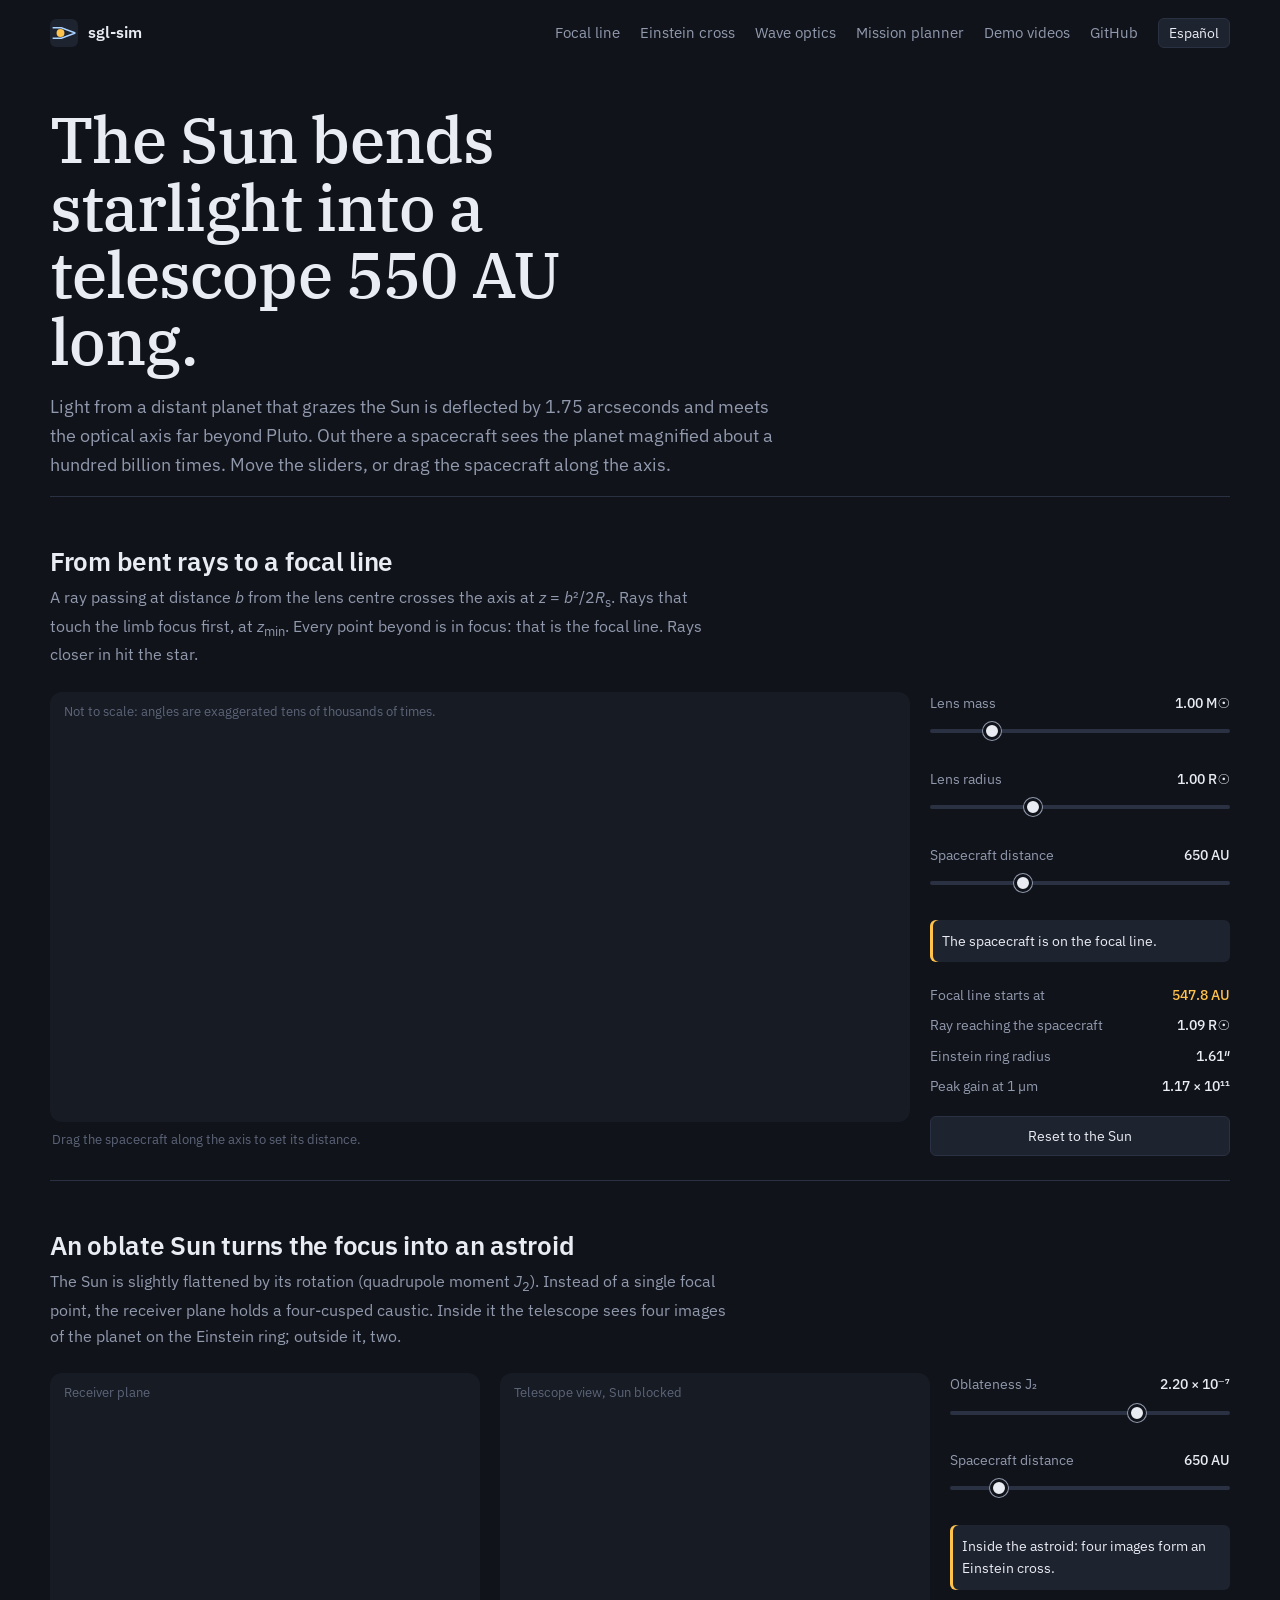
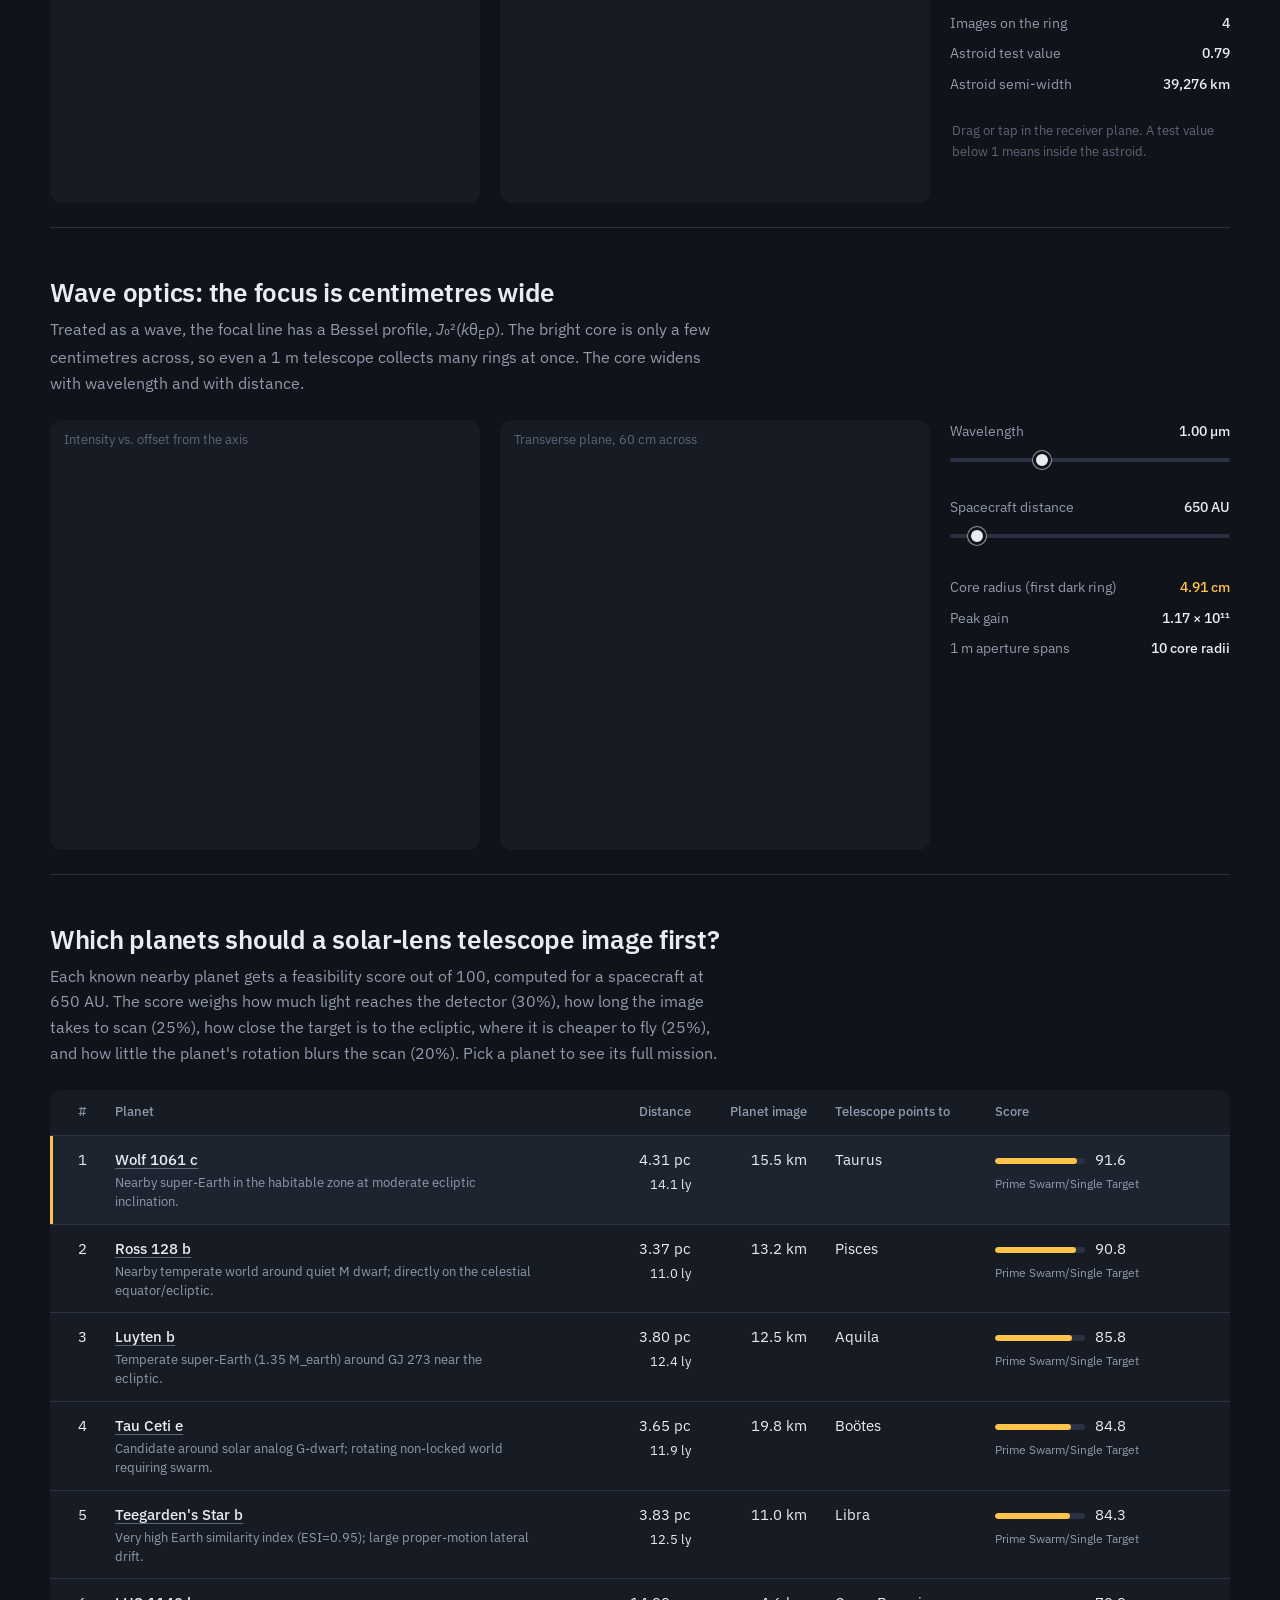
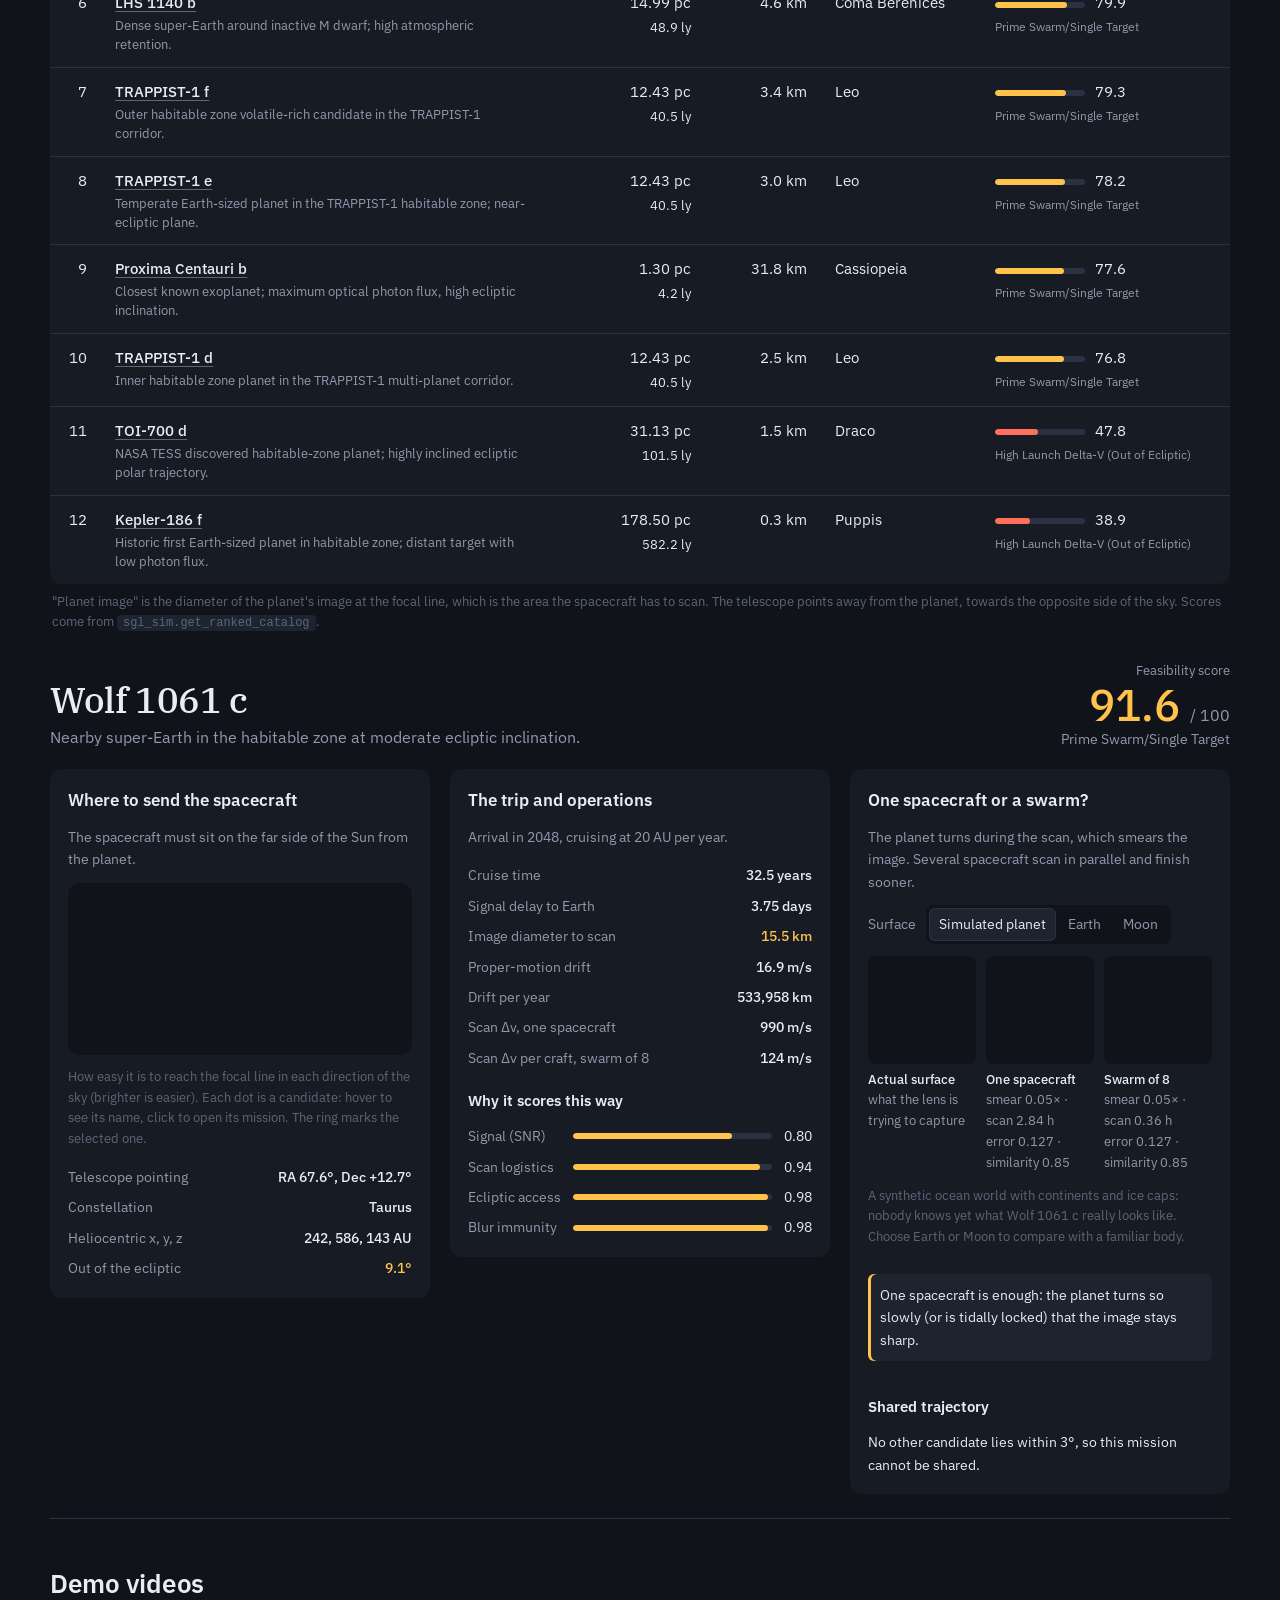
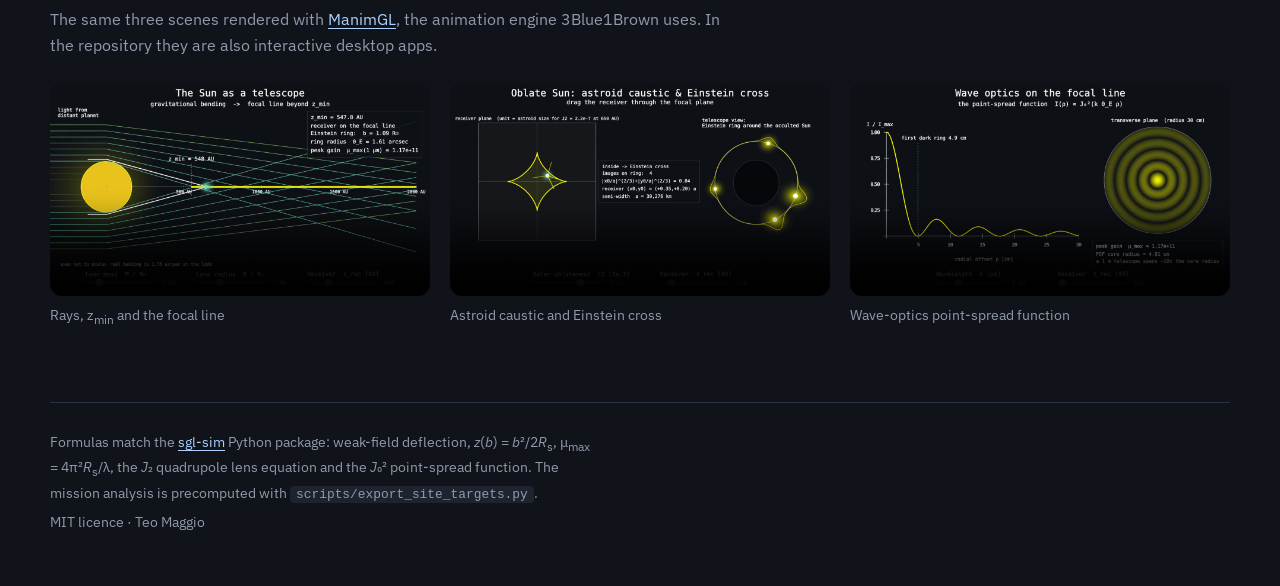
==== commit 683e4667: "feat: Earth/Moon reference surfaces and clickable sky map - sgl_sim.reference_bodies: cloud-free Ear" ====
--- a/docs/index.html
+++ b/docs/index.html
@@ -177,8 +177,11 @@
           <section class="panel">
             <h4 data-i18n="m.where">Where to send the spacecraft</h4>
             <p class="panel-lede" data-i18n="m.where.lede">The spacecraft must sit on the far side of the Sun from the planet.</p>
-            <figure class="canvas sky"><canvas id="cv-sky" aria-label="All-sky map of where the solar lens is easiest to use"></canvas></figure>
-            <p class="hint" data-i18n="m.sky">How easy it is to reach the focal line in each direction of the sky (brighter is easier). Dots are the 12 candidates; the ring marks the selected one.</p>
+            <figure class="canvas sky" id="sky-fig">
+              <canvas id="cv-sky" aria-label="All-sky map of where the solar lens is easiest to use. Each dot is a candidate; select one to open its mission."></canvas>
+              <div class="sky-tip" id="sky-tip" role="tooltip" hidden></div>
+            </figure>
+            <p class="hint" data-i18n="m.sky">How easy it is to reach the focal line in each direction of the sky (brighter is easier). Each dot is a candidate: hover to see its name, click to open its mission. The ring marks the selected one.</p>
             <dl class="readout">
               <dt data-i18n="m.point">Telescope pointing</dt><dd id="m-point"></dd>
               <dt data-i18n="m.const">Constellation</dt><dd id="m-const"></dd>
@@ -206,10 +209,20 @@
           <section class="panel">
             <h4 data-i18n="m.imaging">One spacecraft or a swarm?</h4>
             <p class="panel-lede" data-i18n="m.imaging.lede">The planet turns during the scan, which smears the image. Several spacecraft scan in parallel and finish sooner.</p>
-            <div class="compare">
+            <div class="surface-pick" role="radiogroup" aria-labelledby="surface-label">
+              <span id="surface-label" data-i18n="m.surface">Surface</span>
+              <div class="seg-group">
+                <button type="button" role="radio" class="seg" data-surface="planet" aria-checked="true" data-i18n="m.surf.planet">Simulated planet</button>
+                <button type="button" role="radio" class="seg" data-surface="earth" aria-checked="false" data-i18n="m.surf.earth">Earth</button>
+                <button type="button" role="radio" class="seg" data-surface="moon" aria-checked="false" data-i18n="m.surf.moon">Moon</button>
+              </div>
+            </div>
+            <div class="compare three">
+              <figure><div class="canvas square"><canvas id="cv-b0" aria-label="Actual surface"></canvas></div><figcaption id="m-b0"></figcaption></figure>
               <figure><div class="canvas square"><canvas id="cv-b1" aria-label="Reconstruction with one spacecraft"></canvas></div><figcaption id="m-b1"></figcaption></figure>
               <figure><div class="canvas square"><canvas id="cv-bn" aria-label="Reconstruction with a swarm"></canvas></div><figcaption id="m-bn"></figcaption></figure>
             </div>
+            <p class="hint" id="m-surface-note"></p>
             <p class="status" id="m-verdict"></p>
             <h4 class="sub" data-i18n="m.shared">Shared trajectory</h4>
             <p class="panel-text" id="m-shared"></p>
--- a/docs/sim/style.css
+++ b/docs/sim/style.css
@@ -177,6 +177,23 @@
 .bars .bar { height: 6px; background: var(--rule); border-radius: 3px; overflow: hidden; }
 .bars .bar i { display: block; height: 100%; background: var(--sol); border-radius: 3px; }
 
+.compare.three { grid-template-columns: repeat(3, minmax(0, 1fr)); gap: 10px; }
+.surface-pick { display: flex; align-items: center; gap: 10px; flex-wrap: wrap; font-size: 14px; color: var(--dim); }
+.seg-group { display: inline-flex; background: var(--void); border-radius: 8px; padding: 3px; gap: 2px; flex-wrap: wrap; }
+.seg-group .seg {
+  font: inherit; font-size: 14px; color: var(--dim); background: transparent; border: 0;
+  padding: 5px 10px; border-radius: var(--radius-ctl); cursor: pointer;
+}
+.seg-group .seg:hover { color: var(--ink); }
+.seg-group .seg[aria-checked="true"] { background: var(--raised); color: var(--ink); box-shadow: inset 0 0 0 1px var(--rule); }
+#sky-fig { cursor: default; }
+.sky-tip {
+  position: absolute; pointer-events: none; transform: translate(-50%, calc(-100% - 12px));
+  background: var(--ink); color: var(--void); font-size: 13px; font-weight: 500; line-height: 1.3;
+  padding: 5px 9px; border-radius: 6px; max-width: min(280px, calc(100% - 8px)); width: max-content; z-index: 2;
+}
+.sky-tip small { display: block; font-weight: 400; color: #3a4255; }
+
 .lang {
   font: inherit; font-size: 14px; color: var(--ink); background: var(--raised); border: 1px solid var(--rule);
   padding: 3px 10px; border-radius: var(--radius-ctl); cursor: pointer;
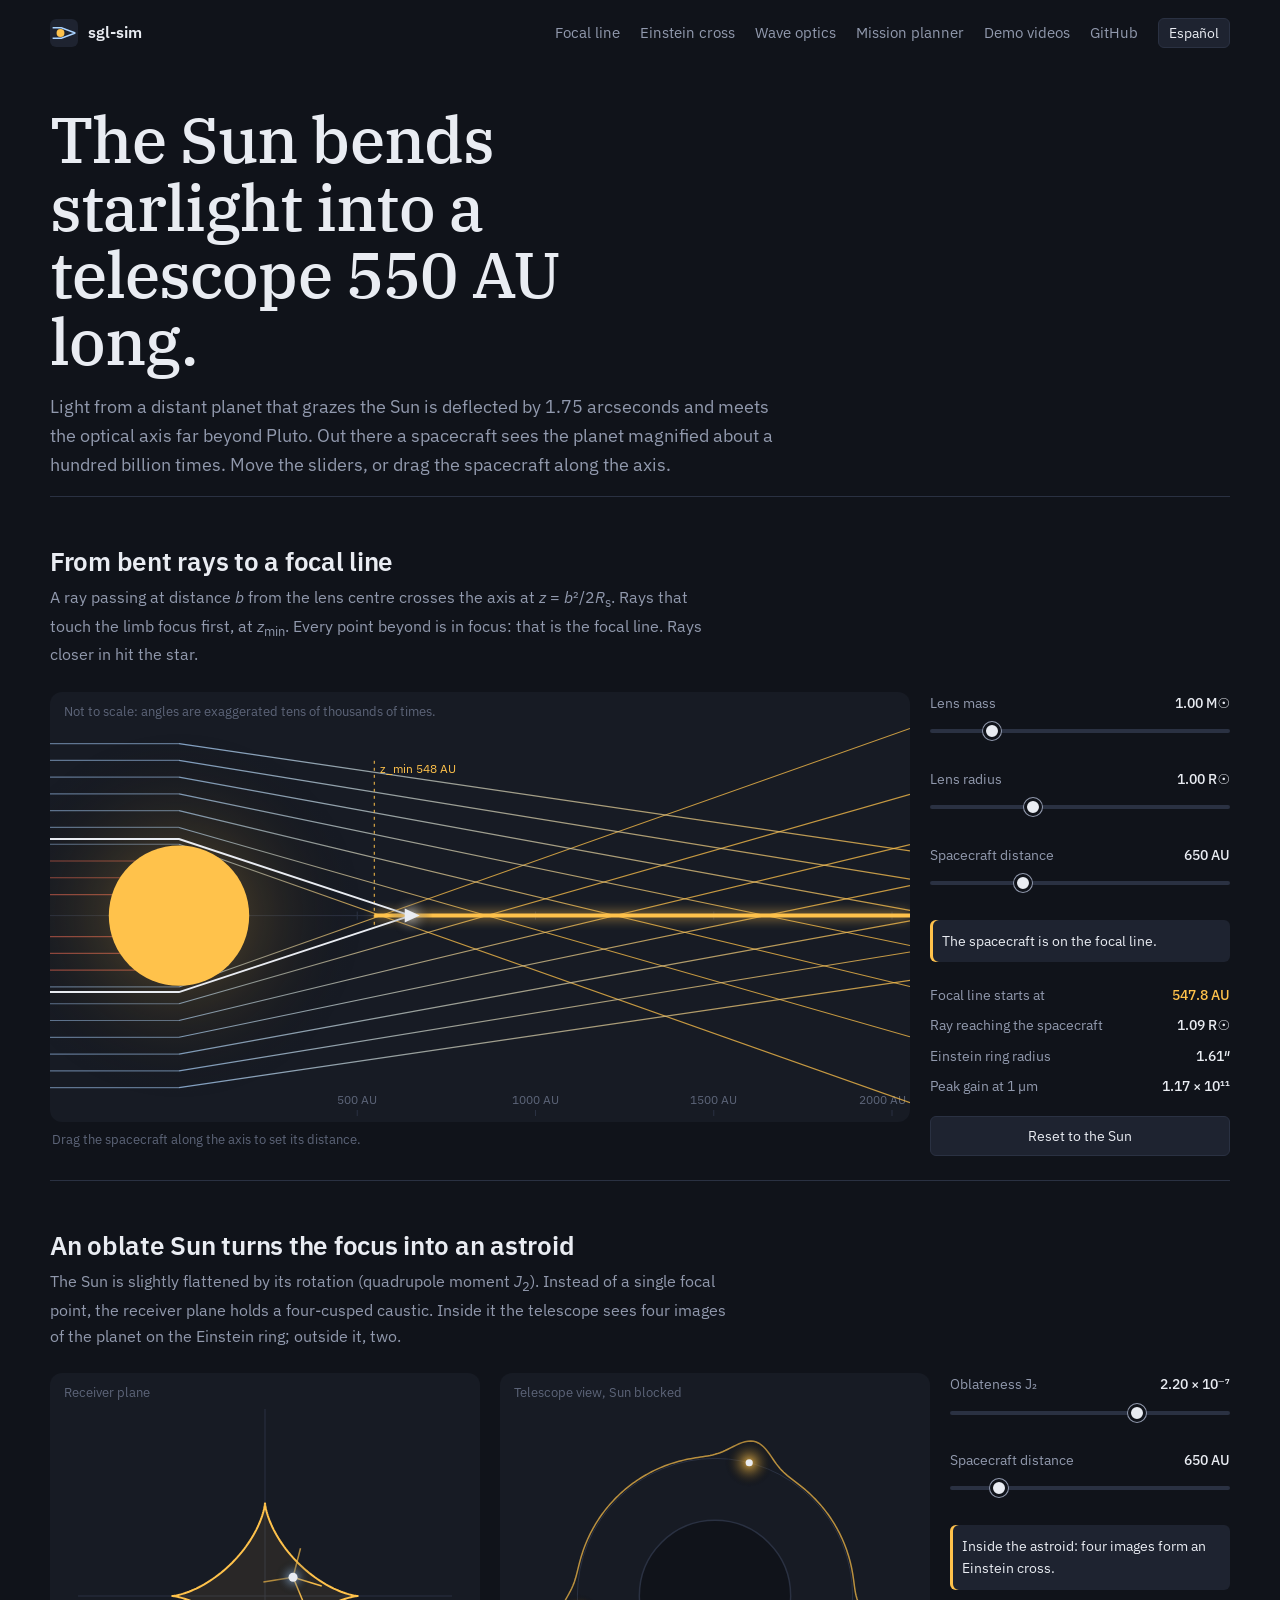
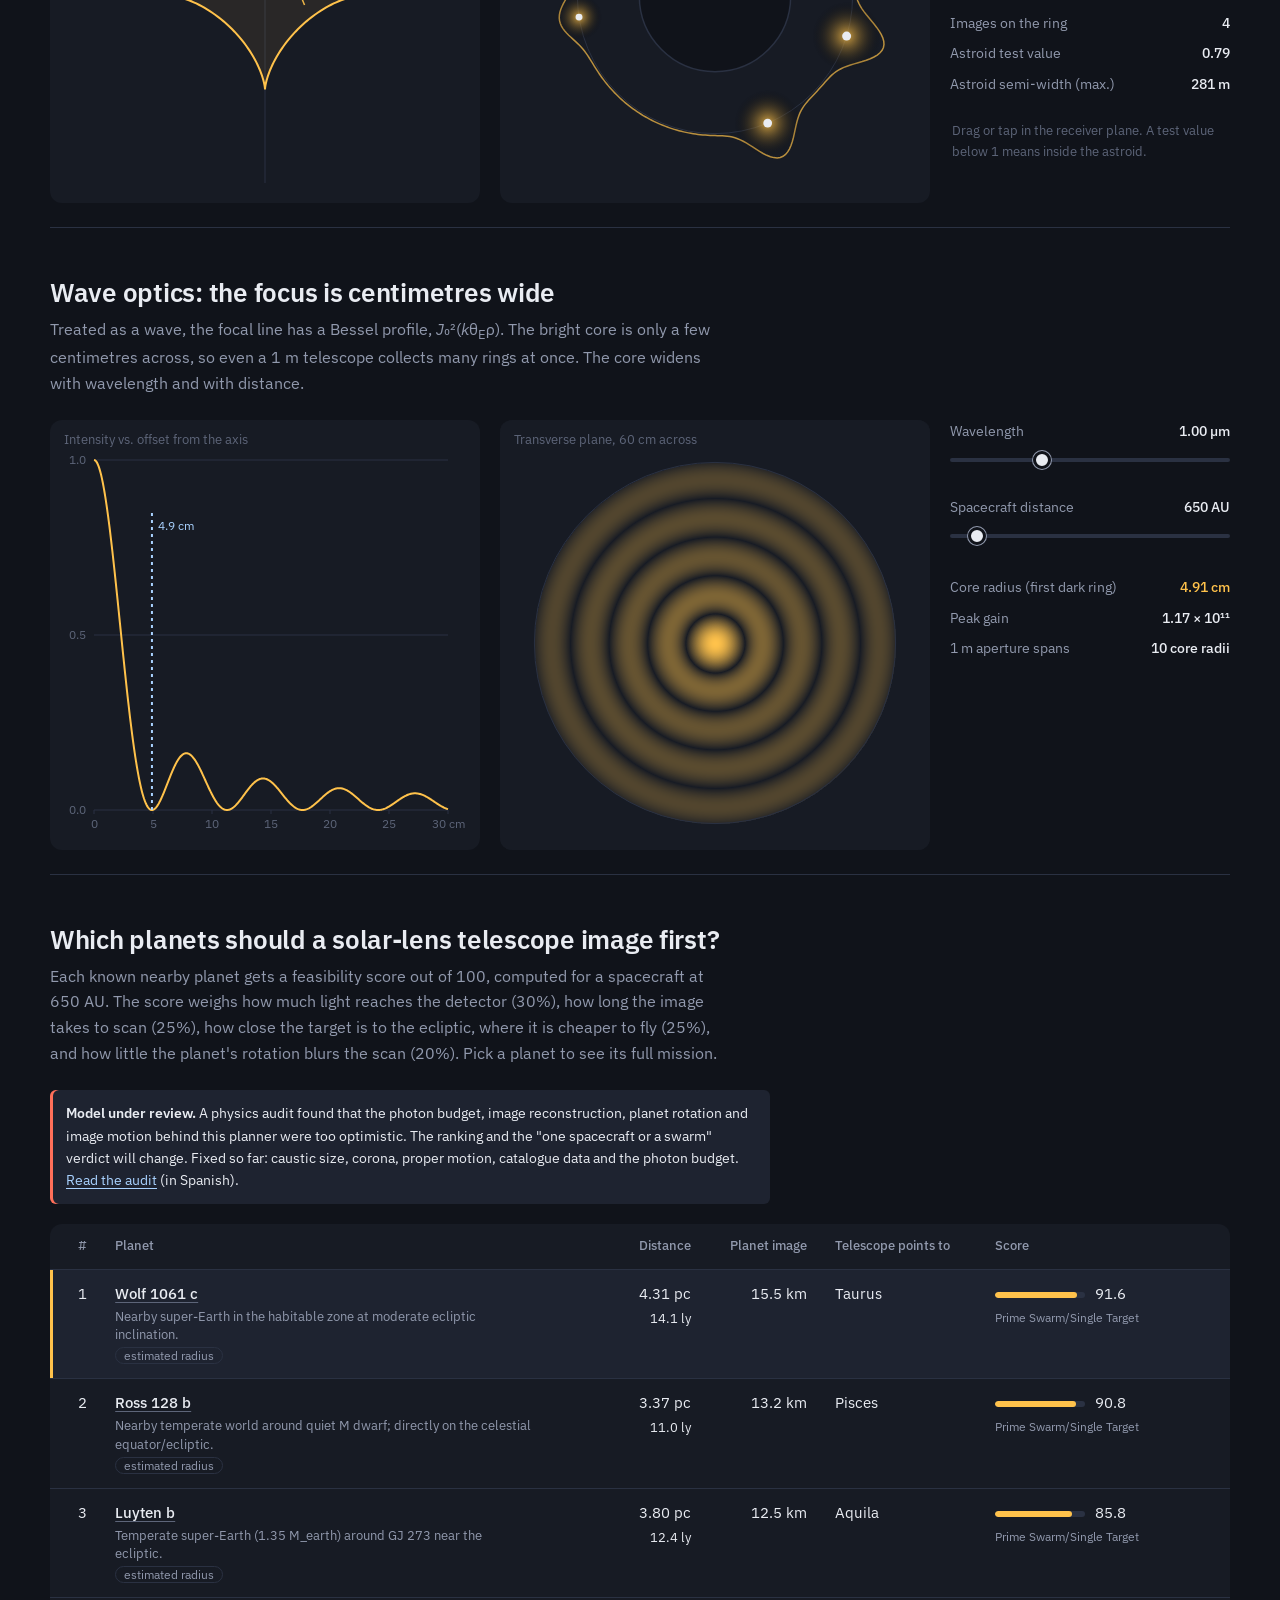
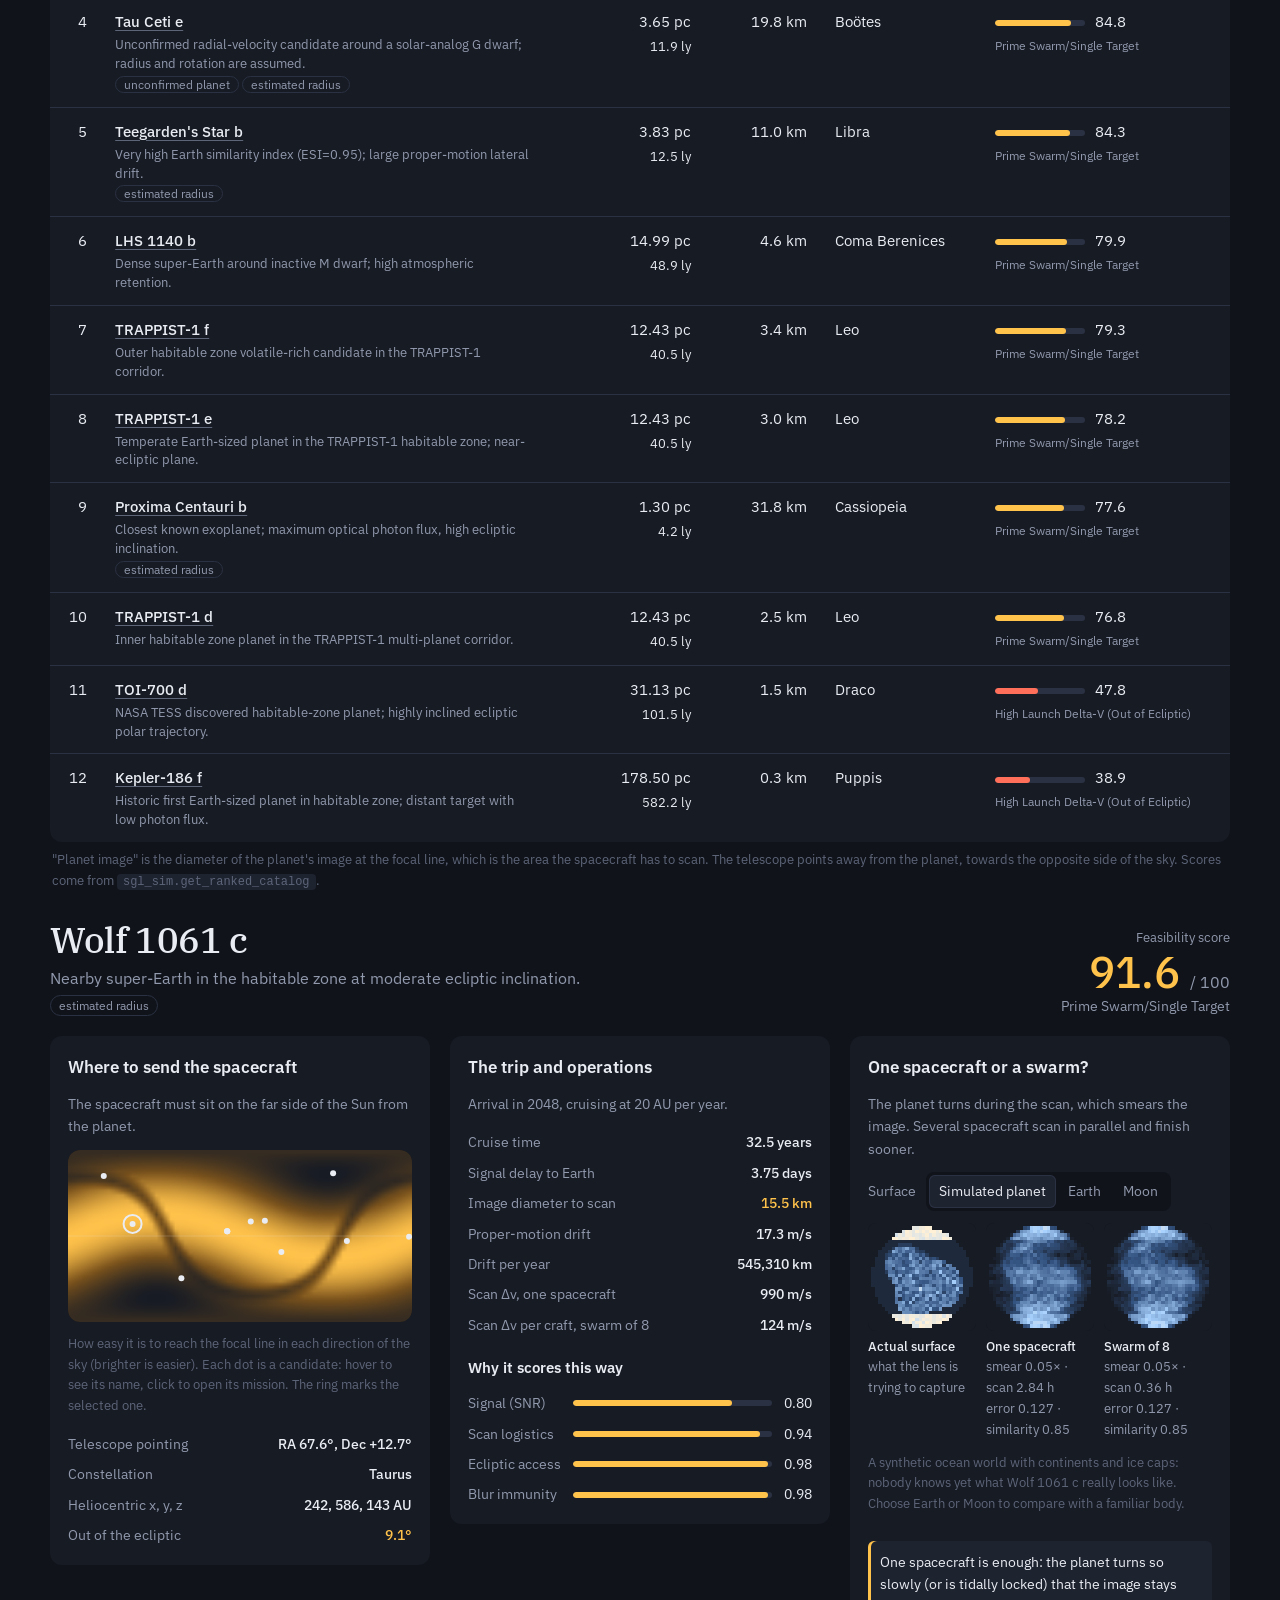
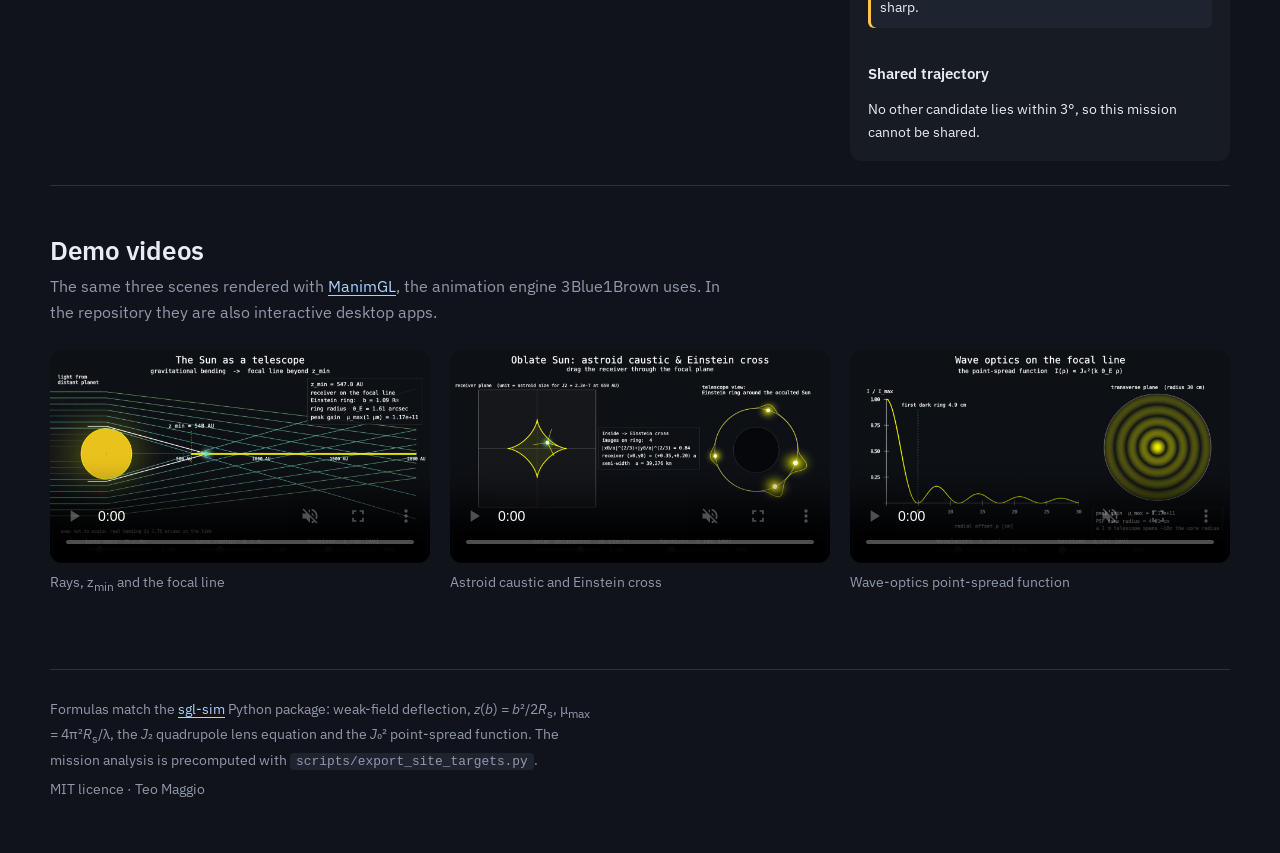
==== commit adc74382: "fix(physics): audit step 1-2: caustic, corona, proper motion, catalogue, photon budget Step 1 (quick" ====
--- a/docs/index.html
+++ b/docs/index.html
@@ -99,7 +99,7 @@
           <dl class="readout">
             <dt data-i18n="caustic.dt.n">Images on the ring</dt><dd id="r-nimg"></dd>
             <dt data-i18n="caustic.dt.val">Astroid test value</dt><dd id="r-astroid"></dd>
-            <dt data-i18n="caustic.dt.a">Astroid semi-width</dt><dd id="r-a"></dd>
+            <dt data-i18n="caustic.dt.a">Astroid semi-width (max.)</dt><dd id="r-a"></dd>
           </dl>
           <p class="hint" data-i18n="caustic.hint">Drag or tap in the receiver plane. A test value below 1 means inside the astroid.</p>
         </div>
@@ -141,6 +141,7 @@
     <section class="scene" id="targets" aria-labelledby="h-targets">
       <h2 id="h-targets" data-i18n="targets.h">Which planets should a solar-lens telescope image first?</h2>
       <p class="lede" data-i18n="targets.lede">Each known nearby planet gets a feasibility score out of 100, computed for a spacecraft at 650 AU. The score weighs how much light reaches the detector (30%), how long the image takes to scan (25%), how close the target is to the ecliptic, where it is cheaper to fly (25%), and how little the planet's rotation blurs the scan (20%). Pick a planet to see its full mission.</p>
+      <aside class="review" role="note" data-i18n="review.note"><b>Model under review.</b> A physics audit found that the photon budget, image reconstruction, planet rotation and image motion behind this planner were too optimistic. The ranking and the "one spacecraft or a swarm" verdict will change. Fixed so far: caustic size, corona, proper motion, catalogue data and the photon budget. <a href="https://github.com/teom275/sgl-sim/blob/main/docs/auditoria-fisica.md">Read the audit</a> (in Spanish).</aside>
       <div class="table-wrap">
         <table class="targets">
           <thead>
--- a/docs/sim/style.css
+++ b/docs/sim/style.css
@@ -118,6 +118,13 @@
 }
 .btn:hover { border-color: var(--dim); }
 
+/* ---------- review notice ---------- */
+.review {
+  margin: 0 0 20px; padding: 12px 16px; border-radius: var(--radius-ctl); background: var(--raised);
+  box-shadow: inset 3px 0 0 var(--flare); font-size: 14px; color: var(--ink); max-width: 90ch;
+}
+.review b { font-weight: 600; }
+
 /* ---------- ranked targets ---------- */
 .table-wrap { overflow-x: auto; background: var(--surface); border-radius: var(--radius-fig); }
 table.targets { width: 100%; border-collapse: collapse; font-size: 15px; }
@@ -144,6 +151,9 @@
   cursor: pointer; text-align: left; text-decoration: underline; text-decoration-color: var(--faint); text-underline-offset: 3px;
 }
 .targets .planet button:hover { text-decoration-color: var(--ink); }
+
+.flags { display: inline-flex; gap: 6px; flex-wrap: wrap; margin-top: 4px; }
+.flag { font-style: normal; font-size: 12px; color: var(--dim); border: 1px solid var(--rule); border-radius: 999px; padding: 0 8px; }
 
 /* ---------- mission planner ---------- */
 .mission { margin-top: 28px; }
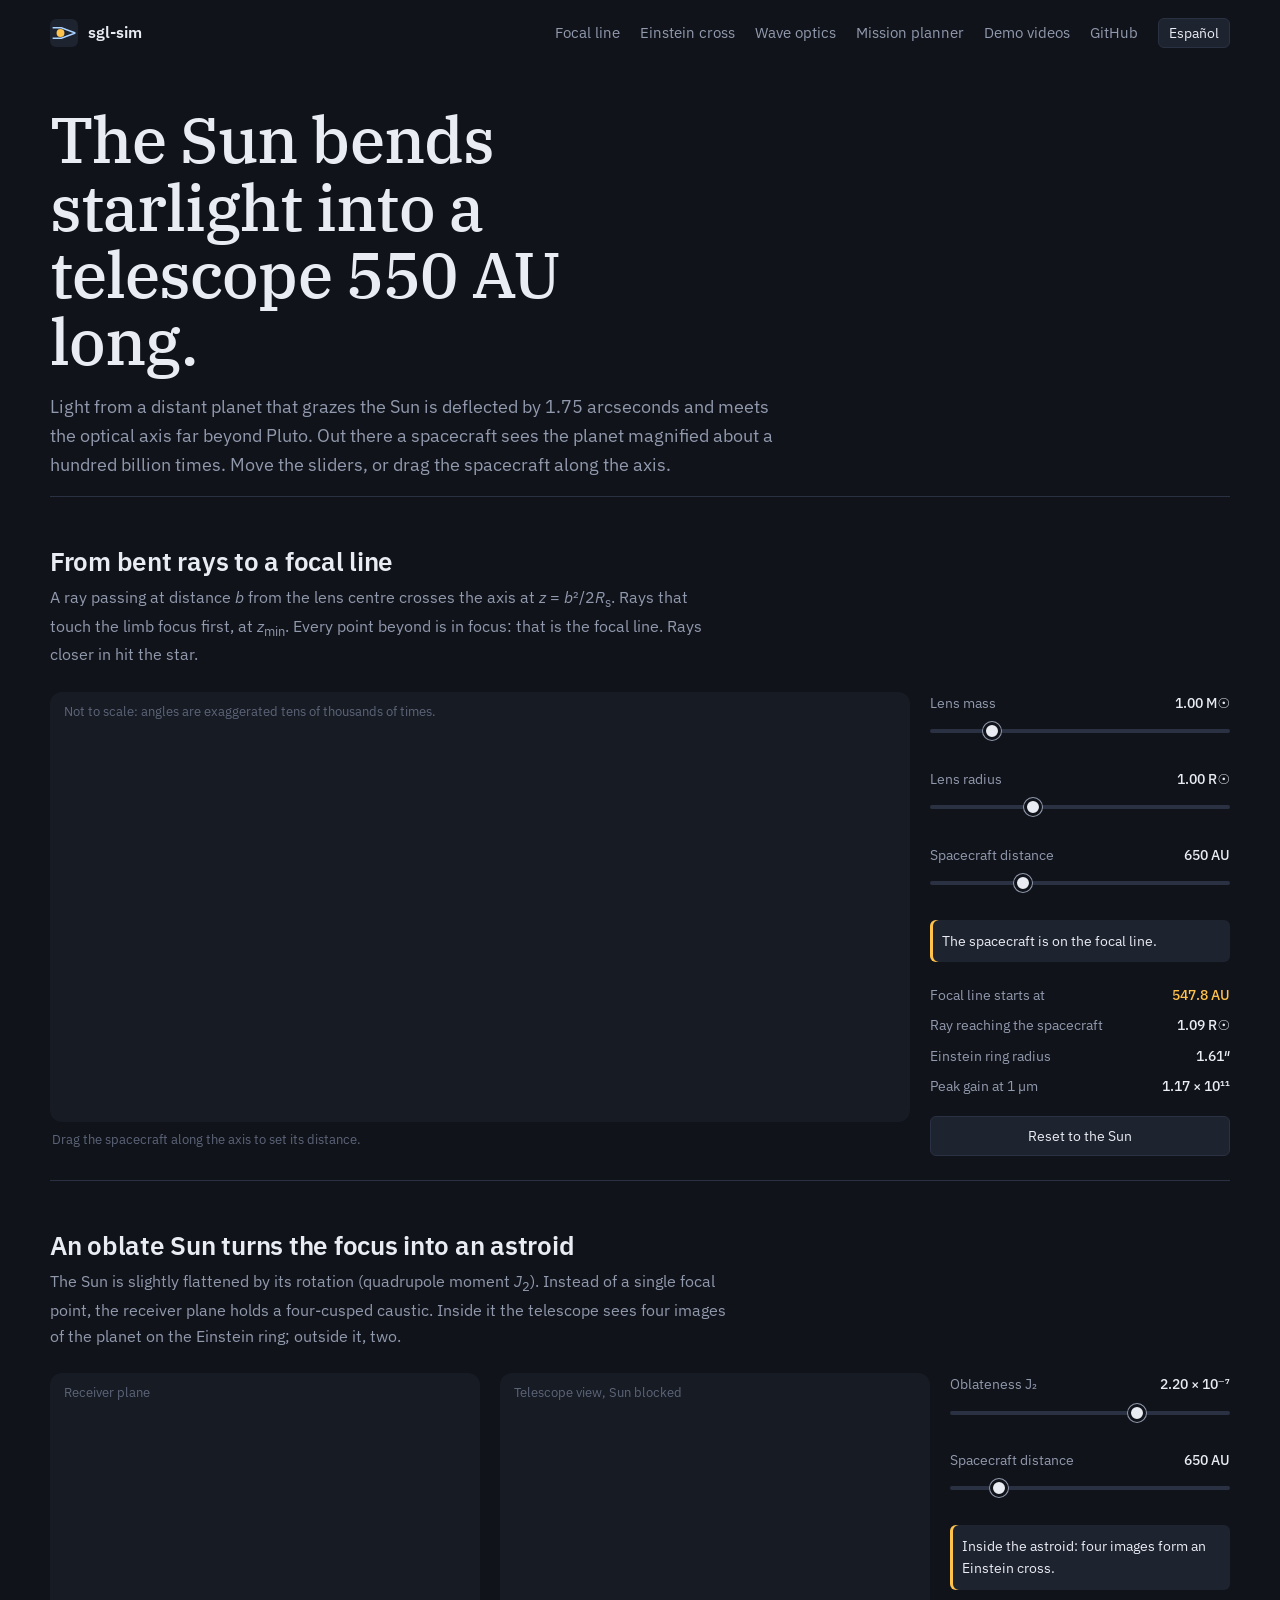
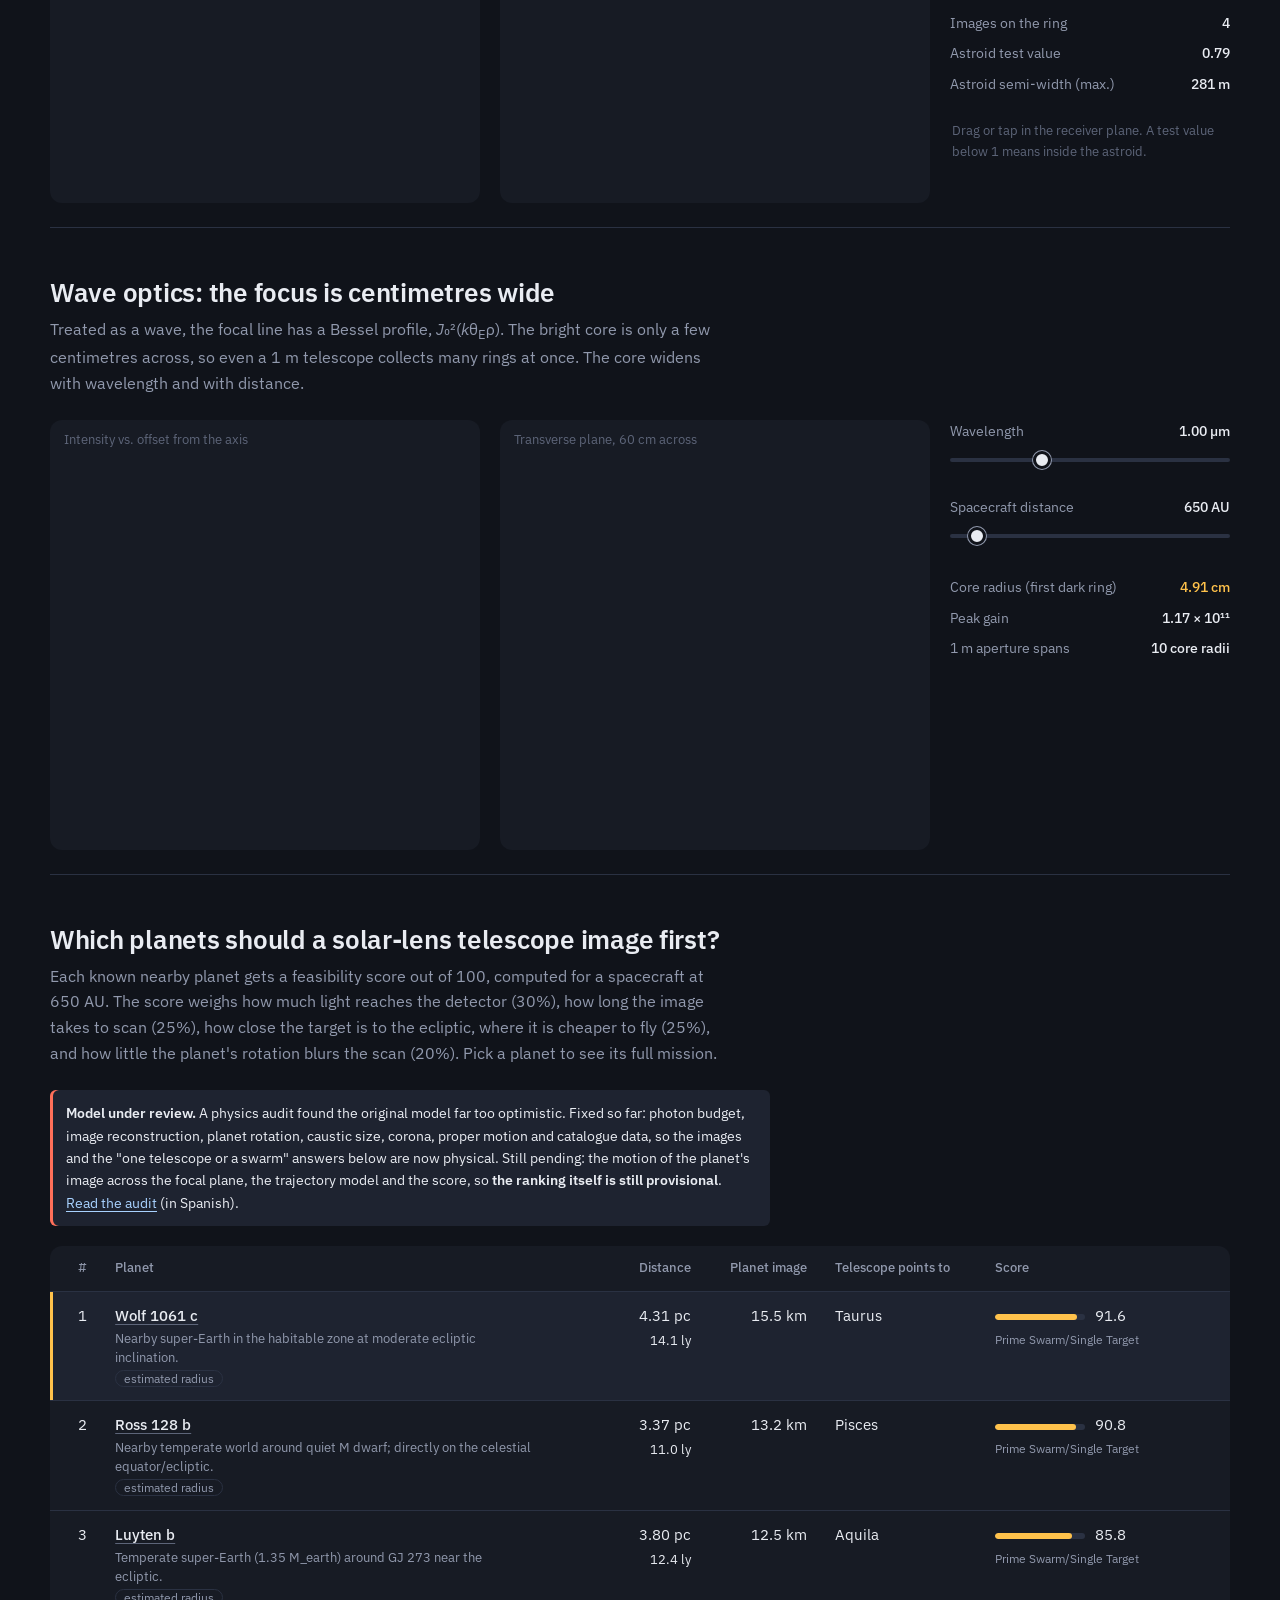
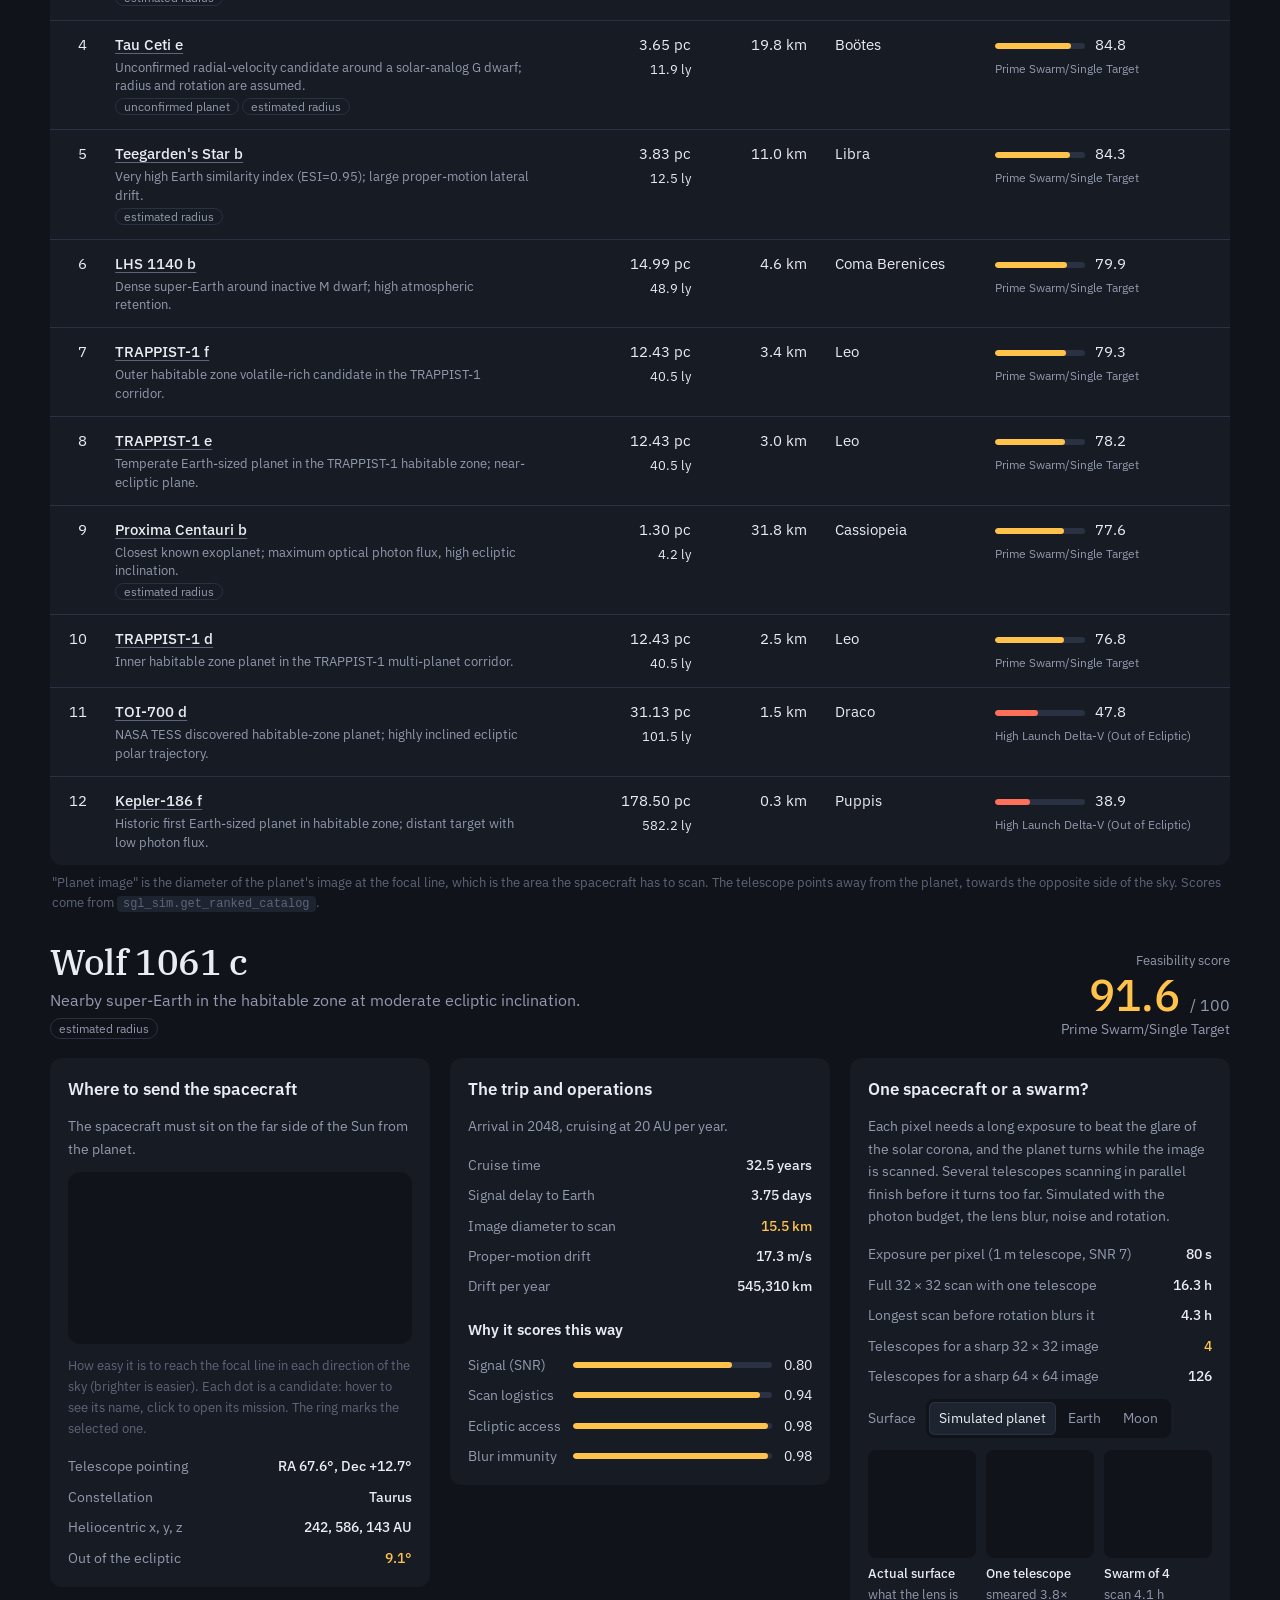
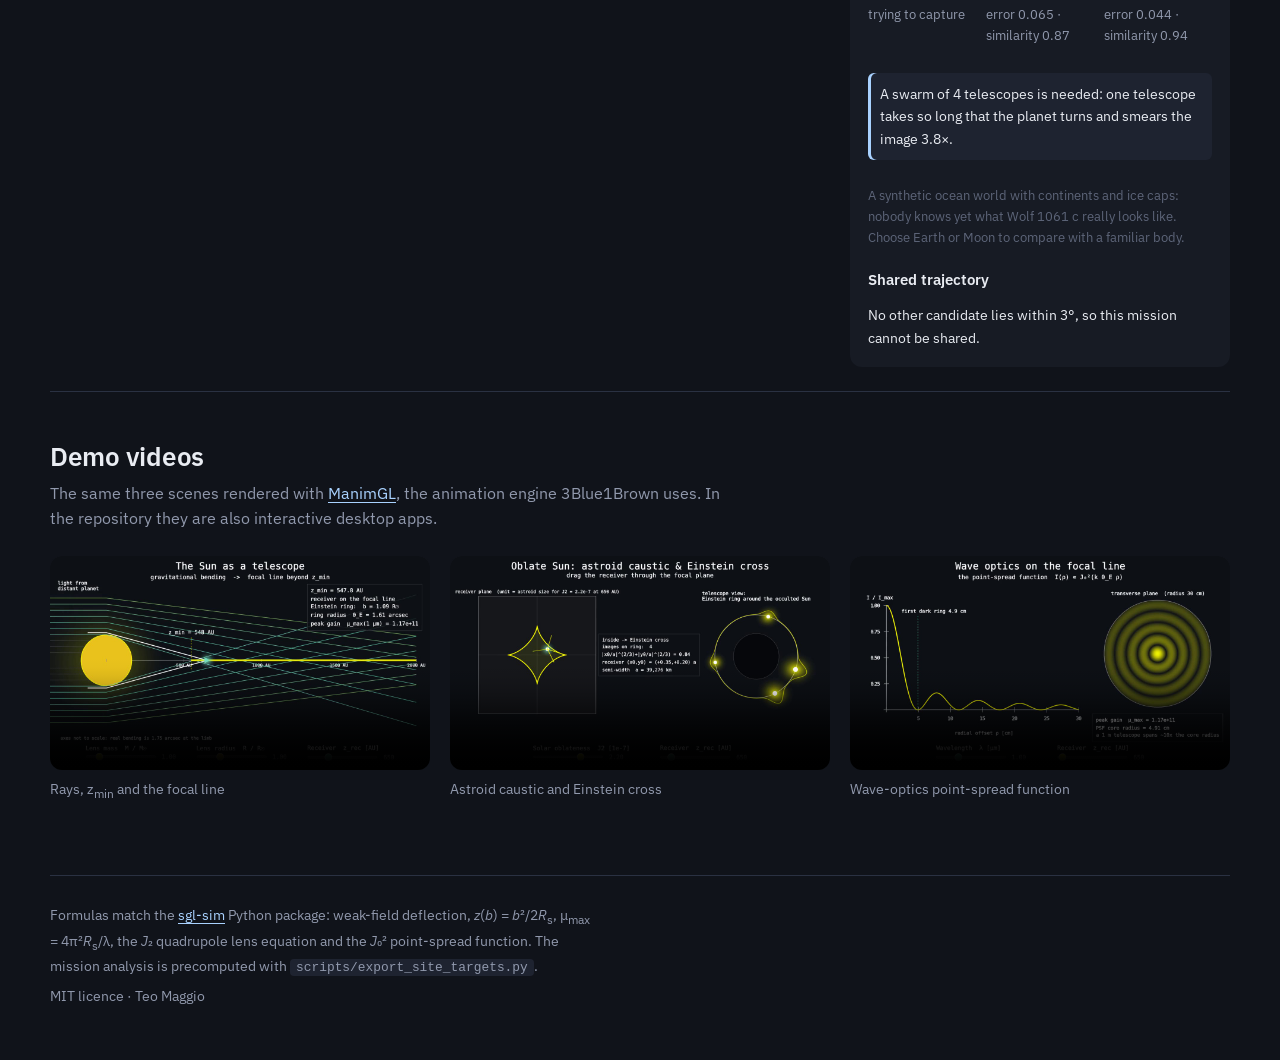
==== commit 6487b17d: "feat(physics): physical SGL image simulator with planet rotation (audit C2, C3) - new sgl_sim.imagin" ====
--- a/docs/index.html
+++ b/docs/index.html
@@ -141,7 +141,7 @@
     <section class="scene" id="targets" aria-labelledby="h-targets">
       <h2 id="h-targets" data-i18n="targets.h">Which planets should a solar-lens telescope image first?</h2>
       <p class="lede" data-i18n="targets.lede">Each known nearby planet gets a feasibility score out of 100, computed for a spacecraft at 650 AU. The score weighs how much light reaches the detector (30%), how long the image takes to scan (25%), how close the target is to the ecliptic, where it is cheaper to fly (25%), and how little the planet's rotation blurs the scan (20%). Pick a planet to see its full mission.</p>
-      <aside class="review" role="note" data-i18n="review.note"><b>Model under review.</b> A physics audit found that the photon budget, image reconstruction, planet rotation and image motion behind this planner were too optimistic. The ranking and the "one spacecraft or a swarm" verdict will change. Fixed so far: caustic size, corona, proper motion, catalogue data and the photon budget. <a href="https://github.com/teom275/sgl-sim/blob/main/docs/auditoria-fisica.md">Read the audit</a> (in Spanish).</aside>
+      <aside class="review" role="note" data-i18n="review.note"><b>Model under review.</b> A physics audit found the original model far too optimistic. Fixed so far: photon budget, image reconstruction, planet rotation, caustic size, corona, proper motion and catalogue data, so the images and the "one telescope or a swarm" answers below are now physical. Still pending: the motion of the planet's image across the focal plane, the trajectory model and the score, so <b>the ranking itself is still provisional</b>. <a href="https://github.com/teom275/sgl-sim/blob/main/docs/auditoria-fisica.md">Read the audit</a> (in Spanish).</aside>
       <div class="table-wrap">
         <table class="targets">
           <thead>
@@ -200,8 +200,6 @@
               <dt data-i18n="m.imgdiam">Image diameter to scan</dt><dd class="sol" id="m-img"></dd>
               <dt data-i18n="m.drift">Proper-motion drift</dt><dd id="m-drift"></dd>
               <dt data-i18n="m.driftyr">Drift per year</dt><dd id="m-driftyr"></dd>
-              <dt data-i18n="m.dv">Scan Δv, one spacecraft</dt><dd id="m-dv1"></dd>
-              <dt id="m-dvn-label"></dt><dd id="m-dvn"></dd>
             </dl>
             <h4 class="sub" data-i18n="m.breakdown">Why it scores this way</h4>
             <div class="bars" id="m-bars"></div>
@@ -209,7 +207,14 @@
 
           <section class="panel">
             <h4 data-i18n="m.imaging">One spacecraft or a swarm?</h4>
-            <p class="panel-lede" data-i18n="m.imaging.lede">The planet turns during the scan, which smears the image. Several spacecraft scan in parallel and finish sooner.</p>
+            <p class="panel-lede" data-i18n="m.imaging.lede">Each pixel needs a long exposure to beat the glare of the solar corona, and the planet turns while the image is scanned. Several telescopes scanning in parallel finish before it turns too far. Simulated with the photon budget, the lens blur, noise and rotation.</p>
+            <dl class="readout">
+              <dt data-i18n="m.tpix">Exposure per pixel (1 m telescope, SNR 7)</dt><dd id="m-tpix"></dd>
+              <dt data-i18n="m.scan1">Full 32 × 32 scan with one telescope</dt><dd id="m-scan1"></dd>
+              <dt data-i18n="m.tsharp">Longest scan before rotation blurs it</dt><dd id="m-tsharp"></dd>
+              <dt data-i18n="m.need32">Telescopes for a sharp 32 × 32 image</dt><dd class="sol" id="m-need32"></dd>
+              <dt data-i18n="m.need64">Telescopes for a sharp 64 × 64 image</dt><dd id="m-need64"></dd>
+            </dl>
             <div class="surface-pick" role="radiogroup" aria-labelledby="surface-label">
               <span id="surface-label" data-i18n="m.surface">Surface</span>
               <div class="seg-group">
@@ -223,8 +228,8 @@
               <figure><div class="canvas square"><canvas id="cv-b1" aria-label="Reconstruction with one spacecraft"></canvas></div><figcaption id="m-b1"></figcaption></figure>
               <figure><div class="canvas square"><canvas id="cv-bn" aria-label="Reconstruction with a swarm"></canvas></div><figcaption id="m-bn"></figcaption></figure>
             </div>
+            <p class="status" id="m-verdict"></p>
             <p class="hint" id="m-surface-note"></p>
-            <p class="status" id="m-verdict"></p>
             <h4 class="sub" data-i18n="m.shared">Shared trajectory</h4>
             <p class="panel-text" id="m-shared"></p>
           </section>
